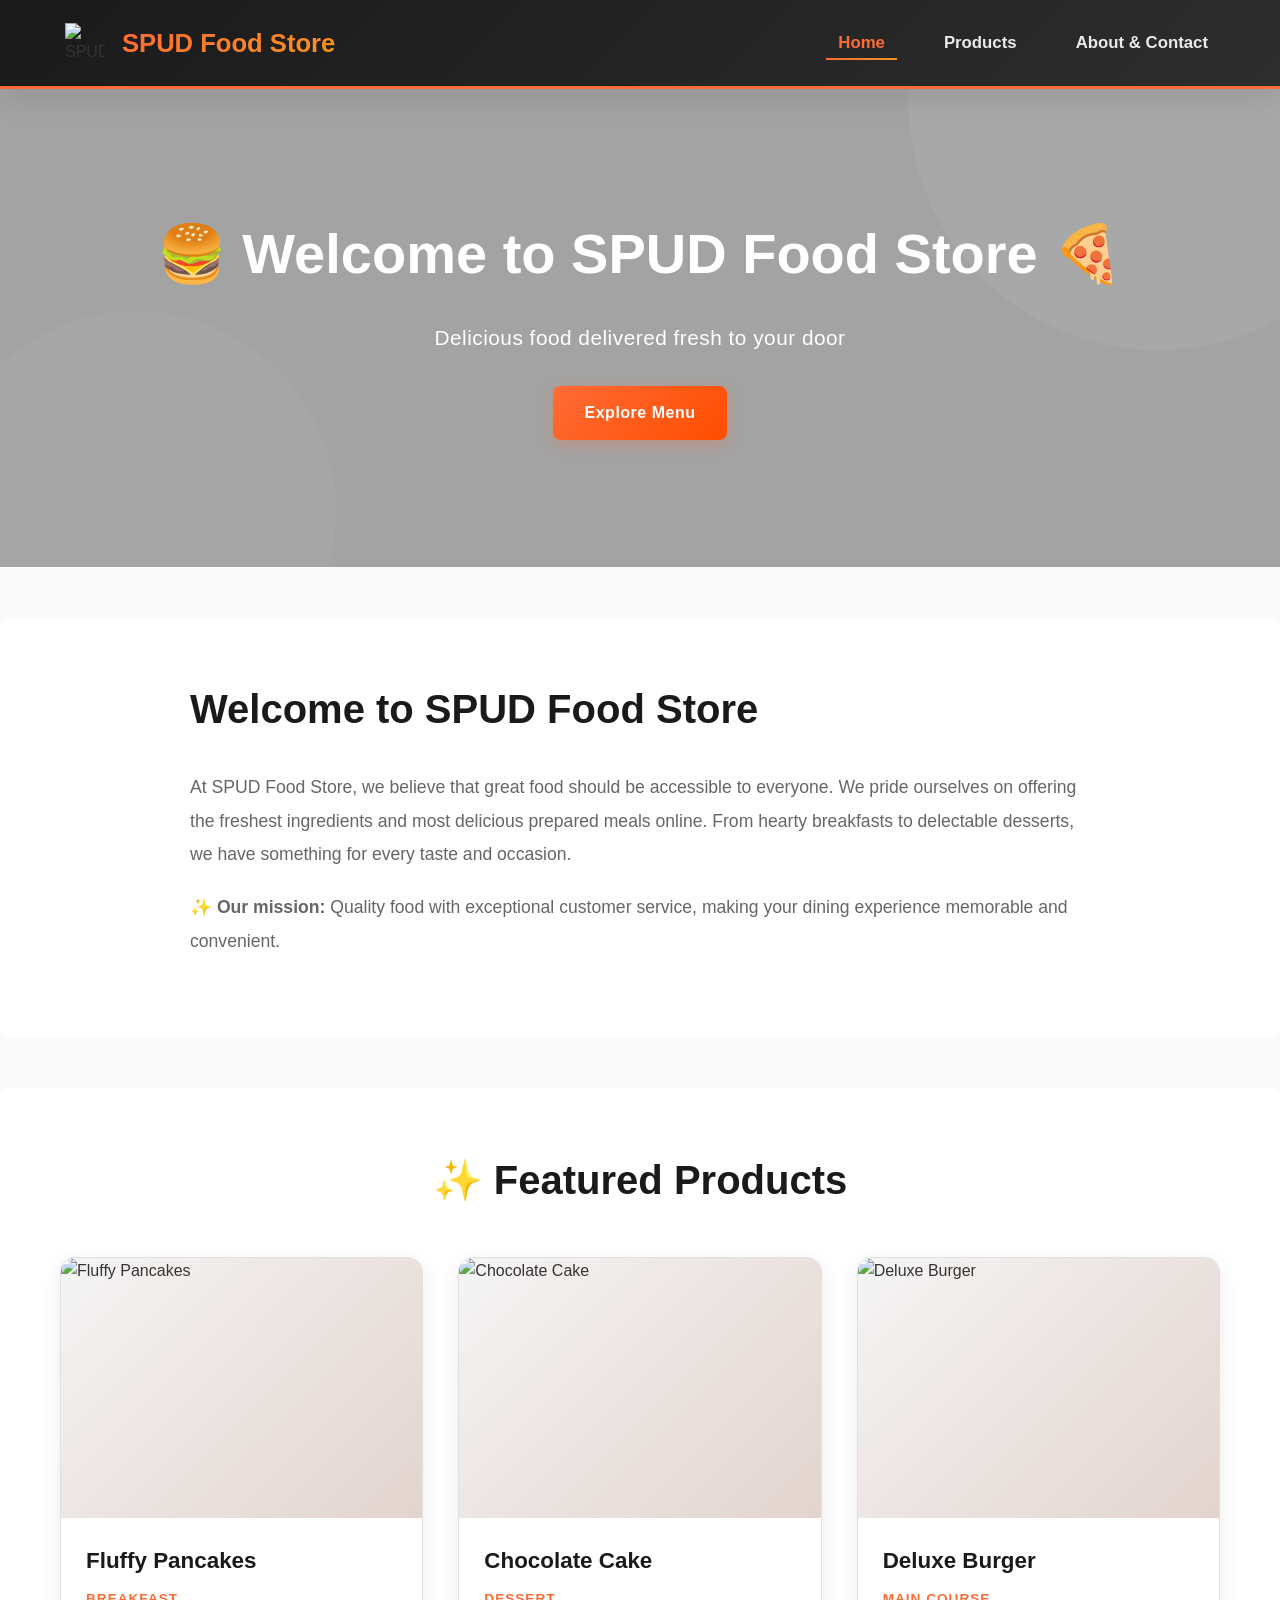
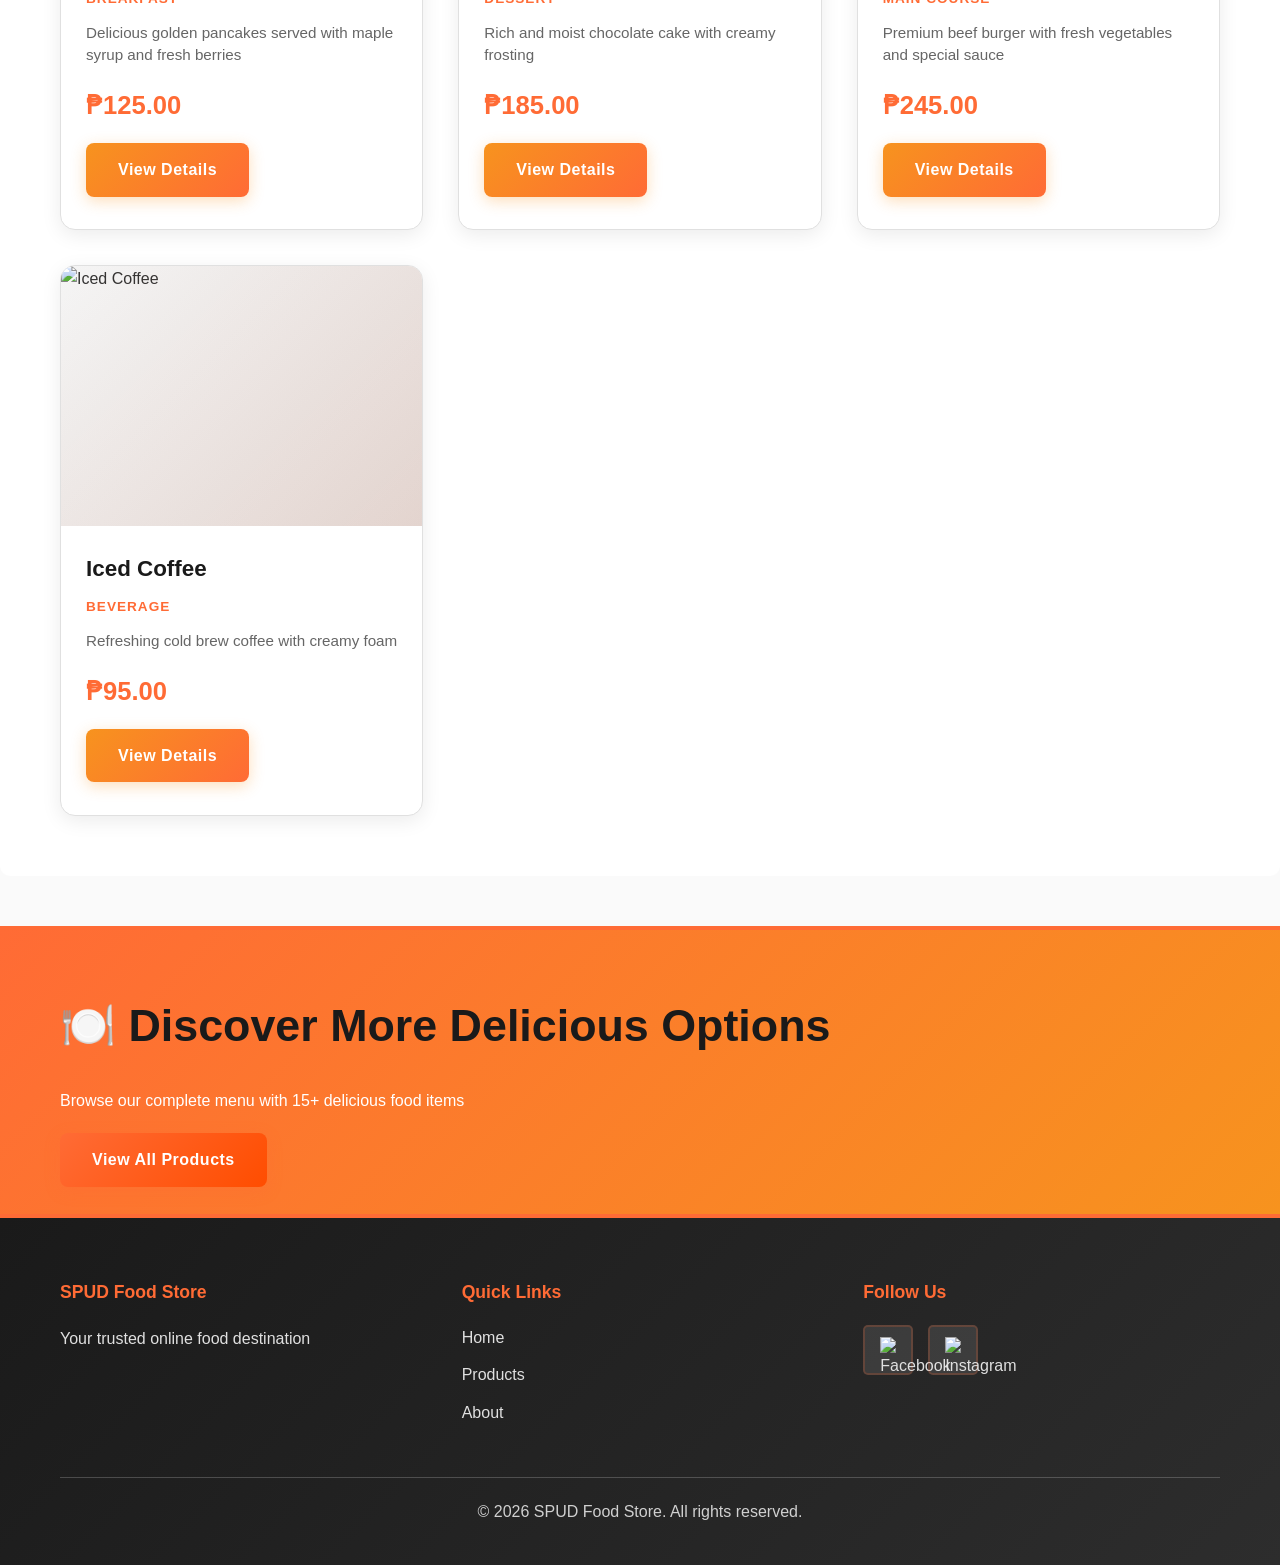
==== index.html @ de1af40a "Add files via upload" ====
<!DOCTYPE html>
<html lang="en">
<head>
    <meta charset="UTF-8">
    <meta name="viewport" content="width=device-width, initial-scale=1.0">
    <title>SPUD Food Store - Fresh & Delicious Food Online</title>
    <link rel="stylesheet" href="style.css">
</head>
<body>
    <!-- Navigation Bar -->
    <nav class="navbar">
        <div class="container">
            <div class="logo">
                <div class="logo-container">
                    <img src="https://www.spud.edu.ph/assets/logo/spud_logo.png" alt="SPUD Logo" class="spud-logo">
                </div>
                <h1>SPUD Food Store</h1>
            </div>
            <ul class="nav-menu">
                <li><a href="index.html" class="active">Home</a></li>
                <li><a href="products.html">Products</a></li>
                <li><a href="about.html">About & Contact</a></li>
            </ul>
        </div>
    </nav>

    <!-- Hero Banner -->
    <header class="hero" style="background-image: url('https://t3.ftcdn.net/jpg/03/18/92/98/360_F_318929874_BjOfHFRXjHyJ3e3mnpg2G9nQtfc2T7DV.jpg'); background-size: cover; background-position: center; background-attachment: fixed;">
        <div class="hero-overlay"></div>
        <div class="hero-content">
            <h2>🍔 Welcome to SPUD Food Store 🍕</h2>
            <p>Delicious food delivered fresh to your door</p>
            <a href="products.html" class="btn btn-primary">Explore Menu</a>
        </div>
    </header>

    <!-- Store Description -->
    <section class="about-intro" style="background-image: url('about-bg.jpg'); background-size: cover; background-position: center; background-attachment: fixed;">
        <div class="about-overlay"></div>
        <div class="container">
            <div class="about-content">
                <h2>Welcome to SPUD Food Store</h2>
                <p>At SPUD Food Store, we believe that great food should be accessible to everyone. We pride ourselves on offering the freshest ingredients and most delicious prepared meals online. From hearty breakfasts to delectable desserts, we have something for every taste and occasion.</p>
                <p>✨ <strong>Our mission:</strong> Quality food with exceptional customer service, making your dining experience memorable and convenient.</p>
            </div>
        </div>
    </section>

    <!-- Featured Products -->
    <section class="featured-products" style="background-image: url('products-bg.jpg'); background-size: cover; background-position: center; background-attachment: fixed;">
        <div class="products-overlay"></div>
        <div class="container">
            <h2>✨ Featured Products</h2>
            <div class="products-grid">
                <!-- Featured Product 1 -->
                <div class="product-card">
                    <div class="product-image">
                        <img src="https://www.cucinabyelena.com/wp-content/uploads/2024/09/Ultimate-Fluffy-Pancakes-Recipe-20-scaled.jpg" alt="Fluffy Pancakes">
                    </div>
                    <div class="product-info">
                        <h3>Fluffy Pancakes</h3>
                        <p class="category">Breakfast</p>
                        <p class="description">Delicious golden pancakes served with maple syrup and fresh berries</p>
                        <p class="price">₱125.00</p>
                        <a href="product-details.html?product=pancakes" class="btn btn-secondary">View Details</a>
                    </div>
                </div>

                <!-- Featured Product 2 -->
                <div class="product-card">
                    <div class="product-image">
                        <img src="https://assets-jpcust.jwpsrv.com/thumbnails/8Mhboqg7-1280.jpg" alt="Chocolate Cake">
                    </div>
                    <div class="product-info">
                        <h3>Chocolate Cake</h3>
                        <p class="category">Dessert</p>
                        <p class="description">Rich and moist chocolate cake with creamy frosting</p>
                        <p class="price">₱185.00</p>
                        <a href="product-details.html?product=chocolate-cake" class="btn btn-secondary">View Details</a>
                    </div>
                </div>

                <!-- Featured Product 3 -->
                <div class="product-card">
                    <div class="product-image">
                        <img src="https://img.taste.com.au/Ldl7mSIx/taste/2016/11/deluxe-bacon-burgers-108150-1.jpeg" alt="Deluxe Burger">
                    </div>
                    <div class="product-info">
                        <h3>Deluxe Burger</h3>
                        <p class="category">Main Course</p>
                        <p class="description">Premium beef burger with fresh vegetables and special sauce</p>
                        <p class="price">₱245.00</p>
                        <a href="product-details.html?product=burger" class="btn btn-secondary">View Details</a>
                    </div>
                </div>

                <!-- Featured Product 4 -->
                <div class="product-card">
                    <div class="product-image">
                        <img src="https://www.allrecipes.com/thmb/Hqro0FNdnDEwDjrEoxhMfKdWfOY=/1500x0/filters:no_upscale():max_bytes(150000):strip_icc()/21667-easy-iced-coffee-ddmfs-4x3-0093-7becf3932bd64ed7b594d46c02d0889f.jpg" alt="Iced Coffee">
                    </div>
                    <div class="product-info">
                        <h3>Iced Coffee</h3>
                        <p class="category">Beverage</p>
                        <p class="description">Refreshing cold brew coffee with creamy foam</p>
                        <p class="price">₱95.00</p>
                        <a href="product-details.html?product=iced-coffee" class="btn btn-secondary">View Details</a>
                    </div>
                </div>
            </div>
        </div>
    </section>

    <!-- Call to Action -->
    <section class="cta">
        <div class="container">
            <div class="cta-content">
                <h2>🍽️ Discover More Delicious Options</h2>
                <p>Browse our complete menu with 15+ delicious food items</p>
                <a href="products.html" class="btn btn-primary">View All Products</a>
            </div>
        </div>
    </section>

    <!-- Footer -->
    <footer class="footer">
        <div class="container">
            <div class="footer-content">
                <div class="footer-section">
                    <h3>SPUD Food Store</h3>
                    <p>Your trusted online food destination</p>
                </div>
                <div class="footer-section">
                    <h4>Quick Links</h4>
                    <ul>
                        <li><a href="index.html">Home</a></li>
                        <li><a href="products.html">Products</a></li>
                        <li><a href="about.html">About</a></li>
                    </ul>
                </div>
                <div class="footer-section">
                    <h4>Follow Us</h4>
                    <div class="social-links">
                        <a href="https://www.facebook.com/share/18dBPm9RZ5/" target="_blank" class="social-icon" title="Facebook">
                            <img src="https://cdn-icons-png.flaticon.com/512/733/733547.png" alt="Facebook" class="social-logo-icon">
                        </a>
                        <a href="https://www.instagram.com/caramelo.celow/" target="_blank" class="social-icon" title="Instagram">
                            <img src="https://cdn-icons-png.flaticon.com/512/2111/2111463.png" alt="Instagram" class="social-logo-icon">
                        </a>
                    </div>
                </div>
            </div>
            <div class="footer-bottom">
                <p>&copy; 2026 SPUD Food Store. All rights reserved.</p>
            </div>
        </div>
    </footer>
</body>
</html>
---- style.css ----
/* ================================
   GLOBAL STYLES
   ================================ */

* {
    margin: 0;
    padding: 0;
    box-sizing: border-box;
}

:root {
    --primary-color: #FF6B35;
    --secondary-color: #F7931E;
    --accent-color: #403c3a;
    --dark-color: #1a1a1a;
    --light-color: #f5f5f5;
    --text-color: #333;
    --text-light: #666;
    --border-color: #e0e0e0;
    --success-color: #27AE60;
    --white: #FFFFFF;
}

html, body {
    font-family: 'Poppins', 'Segoe UI', Tahoma, Geneva, Verdana, sans-serif;
    line-height: 1.6;
    color: var(--text-color);
    background-color: #fafafa;
}

body {
    scroll-behavior: smooth;
}

.container {
    max-width: 1200px;
    margin: 0 auto;
    padding: 0 20px;
}

/* ================================
   DECORATIVE ELEMENTS
   ================================ */

.section-divider {
    height: 8px;
    background: linear-gradient(90deg, transparent, var(--primary-color), transparent);
    margin: 40px 0;
}

.badge {
    display: inline-block;
    padding: 8px 18px;
    background: linear-gradient(135deg, var(--primary-color), var(--secondary-color));
    color: var(--white);
    border-radius: 30px;
    font-weight: 700;
    font-size: 0.85em;
    letter-spacing: 1px;
}

.pattern-bg {
    background-image: 
        repeating-linear-gradient(45deg, transparent, transparent 35px, rgba(255, 107, 53, 0.03) 35px, rgba(255, 107, 53, 0.03) 70px);
}

/* ================================
   TYPOGRAPHY
   ================================ */

h1, h2, h3, h4, h5, h6 {
    color: var(--dark-color);
    font-weight: 800;
}

h2 {
    font-size: 2.8em;
    margin-bottom: 25px;
}

h3 {
    font-size: 1.9em;
    margin-bottom: 18px;
}

h4 {
    font-size: 1.4em;
    margin-bottom: 12px;
}

p {
    margin-bottom: 18px;
    line-height: 1.8;
}

a {
    color: var(--primary-color);
    text-decoration: none;
    transition: color 0.3s ease;
}

a:hover {
    color: var(--secondary-color);
}

/* ================================
   BUTTONS
   ================================ */

.btn {
    display: inline-block;
    padding: 14px 32px;
    border: none;
    border-radius: 8px;
    font-size: 1em;
    cursor: pointer;
    transition: all 0.3s ease;
    font-weight: 700;
    letter-spacing: 0.5px;
    position: relative;
    overflow: hidden;
}

.btn::before {
    content: '';
    position: absolute;
    top: 0;
    left: -100%;
    width: 100%;
    height: 100%;
    background: rgba(255, 255, 255, 0.2);
    transition: left 0.3s ease;
}

.btn:hover::before {
    left: 100%;
}

.btn-primary {
    background: linear-gradient(135deg, #FF6B35, #FF4D00);
    color: var(--white);
    box-shadow: 0 4px 15px rgba(255, 107, 53, 0.3);
}

.btn-primary:hover {
    transform: translateY(-3px);
    box-shadow: 0 8px 25px rgba(255, 107, 53, 0.5);
}

.btn-secondary {
    background: linear-gradient(135deg, #F7931E, #FF6B35);
    color: var(--white);
    box-shadow: 0 4px 15px rgba(247, 147, 30, 0.3);
}

.btn-secondary:hover {
    transform: translateY(-3px);
    box-shadow: 0 8px 25px rgba(247, 147, 30, 0.5);
}

.btn-large {
    padding: 16px 40px;
    font-size: 1.1em;
    width: 60%;
}

/* ================================
   NAVIGATION BAR
   ================================ */

.navbar {
    background: linear-gradient(135deg, #1a1a1a 0%, #2d2d2d 100%);
    padding: 18px 0;
    position: sticky;
    top: 0;
    z-index: 100;
    box-shadow: 0 8px 32px rgba(0, 0, 0, 0.1);
    border-bottom: 3px solid var(--primary-color);
}

.navbar .container {
    display: flex;
    justify-content: space-between;
    align-items: center;
}

.logo {
    display: flex;
    align-items: center;
    gap: 12px;
}

.logo-container {
    width: 50px;
    height: 50px;
    background-color: transparent;
    border-radius: 10px;
    display: flex;
    align-items: center;
    justify-content: center;
    overflow: hidden;
    box-shadow: none;
}

.spud-logo {
    width: 100%;
    height: 100%;
    object-fit: contain;
    padding: 5px;
}

.logo-icon {
    font-size: 2.2em;
    animation: bounce 2s infinite;
}

@keyframes bounce {
    0%, 100% { transform: translateY(0); }
    50% { transform: translateY(-8px); }
}

.logo h1 {
    color: var(--white);
    font-size: 1.6em;
    margin: 0;
    font-weight: 700;
    background: linear-gradient(135deg, #FF6B35, #F7931E);
    -webkit-background-clip: text;
    -webkit-text-fill-color: transparent;
    background-clip: text;
}

.nav-menu {
    display: flex;
    list-style: none;
    gap: 35px;
}

.nav-menu a {
    color: rgba(255, 255, 255, 0.9);
    font-size: 1.05em;
    font-weight: 600;
    transition: all 0.3s ease;
    padding: 8px 12px;
    border-radius: 5px;
    position: relative;
}

.nav-menu a::after {
    content: '';
    position: absolute;
    bottom: 0;
    left: 0;
    width: 0;
    height: 2px;
    background: linear-gradient(90deg, #FF6B35, #F7931E);
    transition: width 0.3s ease;
}

.nav-menu a:hover {
    color: var(--primary-color);
}

.nav-menu a:hover::after {
    width: 100%;
}

.nav-menu a.active {
    color: var(--primary-color);
}

.nav-menu a.active::after {
    width: 100%;
}

/* ================================
   HERO SECTION
   ================================ */

.hero {
    background: linear-gradient(135deg, #FF6B35 0%, #F7931E 50%, #FF4D00 100%);
    color: var(--white);
    padding: 120px 20px;
    text-align: center;
    margin-bottom: 50px;
    position: relative;
    overflow: hidden;
    background-attachment: fixed;
}

.hero-overlay {
    position: absolute;
    top: 0;
    left: 0;
    right: 0;
    bottom: 0;
    background: rgba(0, 0, 0, 0.35);
    z-index: 1;
}

.hero::before {
    content: '';
    position: absolute;
    top: -50%;
    right: -10%;
    width: 500px;
    height: 500px;
    background: rgba(255, 255, 255, 0.05);
    border-radius: 50%;
    z-index: 2;
}

.hero::after {
    content: '';
    position: absolute;
    bottom: -30%;
    left: -5%;
    width: 400px;
    height: 400px;
    background: rgba(255, 255, 255, 0.03);
    border-radius: 50%;
    z-index: 2;
}

.hero-content {
    position: relative;
    z-index: 1;
}

.hero-content h2 {
    font-size: 3.5em;
    margin-bottom: 20px;
    color: var(--white);
    font-weight: 800;
    animation: slideDown 0.8s ease;
}

.hero-content p {
    font-size: 1.3em;
    margin-bottom: 30px;
    animation: slideUp 0.8s ease;
    font-weight: 300;
    letter-spacing: 0.5px;
}

@keyframes slideDown {
    from {
        opacity: 0;
        transform: translateY(-30px);
    }
    to {
        opacity: 1;
        transform: translateY(0);
    }
}

@keyframes slideUp {
    from {
        opacity: 0;
        transform: translateY(30px);
    }
    to {
        opacity: 1;
        transform: translateY(0);
    }
}

@keyframes glow {
    0%, 100% {
        text-shadow: 0 0 10px rgba(255, 107, 53, 0.5);
    }
    50% {
        text-shadow: 0 0 20px rgba(255, 107, 53, 0.8);
    }
}

@keyframes float {
    0%, 100% {
        transform: translateY(0px);
    }
    50% {
        transform: translateY(-10px);
    }
}

@keyframes pulse {
    0%, 100% {
        opacity: 1;
    }
    50% {
        opacity: 0.7;
    }
}

/* ================================
   PAGE HEADER
   ================================ */

.page-header {
    background: linear-gradient(135deg, #FF6B35 0%, #F7931E 50%, #FF4D00 100%);
    color: var(--white);
    padding: 80px 20px;
    text-align: center;
    margin-bottom: 50px;
    position: relative;
    overflow: hidden;
    background-attachment: fixed;
}

.header-overlay {
    position: absolute;
    top: 0;
    left: 0;
    right: 0;
    bottom: 0;
    background: rgba(0, 0, 0, 0.35);
    z-index: 1;
}

.page-header::before {
    content: '';
    position: absolute;
    top: -50%;
    right: -10%;
    width: 500px;
    height: 500px;
    background: rgba(255, 255, 255, 0.05);
    border-radius: 50%;
    z-index: 2;
}

.page-header::after {
    content: '';
    position: absolute;
    bottom: -30%;
    left: -5%;
    width: 400px;
    height: 400px;
    background: rgba(255, 255, 255, 0.03);
    border-radius: 50%;
    z-index: 2;
}

.page-header h2 {
    font-size: 2.8em;
    color: var(--white);
    margin-bottom: 10px;
    position: relative;
    z-index: 3;
    font-weight: 800;
}

.page-header p {
    font-size: 1.2em;
    color: rgba(255, 255, 255, 0.95);
    position: relative;
    z-index: 3;
    font-weight: 300;
}

/* ================================
   PRODUCT CARDS
   ================================ */

.product-card {
    background: var(--white);
    border-radius: 15px;
    overflow: hidden;
    box-shadow: 0 5px 20px rgba(0, 0, 0, 0.08);
    transition: all 0.4s cubic-bezier(0.23, 1, 0.320, 1);
    border: 1px solid var(--border-color);
    position: relative;
}

.product-card::before {
    content: '';
    position: absolute;
    top: 0;
    left: 0;
    right: 0;
    height: 4px;
    background: linear-gradient(90deg, #FF6B35, #F7931E);
    transform: scaleX(0);
    transform-origin: left;
    transition: transform 0.4s ease;
    z-index: 10;
}

.product-card::after {
    content: '';
    position: absolute;
    top: 10px;
    right: 10px;
    width: 40px;
    height: 40px;
    background: linear-gradient(135deg, var(--primary-color), var(--secondary-color));
    border-radius: 50%;
    z-index: 5;
    font-weight: 700;
    display: flex;
    align-items: center;
    justify-content: center;
    color: var(--white);
    opacity: 0;
    transition: opacity 0.3s ease;
}

.product-card:hover {
    transform: translateY(-12px);
    box-shadow: 0 15px 50px rgba(255, 107, 53, 0.2);
}

.product-card:hover::before {
    transform: scaleX(1);
}

.product-card:hover::after {
    opacity: 1;
}

.product-image {
    height: 260px;
    overflow: hidden;
    background: linear-gradient(135deg, #f5f5f5, #e0e0e0);
    position: relative;
}

.product-image::after {
    content: '';
    position: absolute;
    top: 0;
    left: 0;
    right: 0;
    bottom: 0;
    background: linear-gradient(135deg, rgba(255, 107, 53, 0), rgba(255, 107, 53, 0.1));
    z-index: 2;
}

.product-image img {
    width: 100%;
    height: 100%;
    object-fit: cover;
    transition: transform 0.5s cubic-bezier(0.23, 1, 0.320, 1);
}

.product-card:hover .product-image img {
    transform: scale(1.15);
}

.product-info {
    padding: 25px;
}

.product-info h3 {
    font-size: 1.4em;
    margin-bottom: 8px;
    color: var(--dark-color);
    font-weight: 700;
}

.category {
    color: var(--primary-color);
    font-weight: 700;
    font-size: 0.85em;
    margin-bottom: 10px;
    text-transform: uppercase;
    letter-spacing: 1px;
}

.description {
    color: var(--text-light);
    font-size: 0.95em;
    margin-bottom: 15px;
    line-height: 1.5;
}

.price {
    font-size: 1.6em;
    color: var(--primary-color);
    font-weight: 800;
    margin-bottom: 15px;
}

.price-big {
    font-size: 2.8em;
    color: var(--primary-color);
    font-weight: 800;
}

.price-label {
    font-size: 1.1em;
    font-weight: 700;
    color: var(--dark-color);
}

/* ================================
   PRODUCTS SECTION
   ================================ */

.products-section,
.featured-products {
    padding: 60px 0;
}

.products-grid {
    display: grid;
    grid-template-columns: repeat(auto-fill, minmax(280px, 1fr));
    gap: 35px;
    margin-top: 45px;
}

.category-title {
    font-size: 2.2em;
    color: var(--dark-color);
    margin-top: 50px;
    margin-bottom: 25px;
    padding-bottom: 15px;
    border-bottom: 4px solid var(--primary-color);
    display: inline-block;
    font-weight: 800;
    position: relative;
}

.category-title::after {
    content: '';
    position: absolute;
    bottom: -4px;
    left: 0;
    width: 100%;
    height: 4px;
    background: linear-gradient(90deg, var(--primary-color), var(--secondary-color));
}

.featured-products {
    background: linear-gradient(135deg, #ffffff 0%, #f9f9f9 100%);
    margin-bottom: 50px;
    border-radius: 10px;
    position: relative;
    background-attachment: fixed;
}

.products-overlay {
    position: absolute;
    top: 0;
    left: 0;
    right: 0;
    bottom: 0;
    background: rgba(255, 255, 255, 0.93);
    border-radius: 10px;
    z-index: 1;
}

.featured-products > .container {
    position: relative;
    z-index: 2;
}

.featured-products > .container > h2 {
    font-size: 2.5em;
    margin-bottom: 40px;
    text-align: center;
    font-weight: 800;
}

/* ================================
   ABOUT SECTION
   ================================ */

.about-intro {
    background: linear-gradient(135deg, #ffffff 0%, #f9f9f9 100%);
    padding: 60px 0;
    margin-bottom: 50px;
    border-radius: 10px;
    position: relative;
    background-attachment: fixed;
}

.about-overlay {
    position: absolute;
    top: 0;
    left: 0;
    right: 0;
    bottom: 0;
    background: rgba(255, 255, 255, 0.92);
    border-radius: 10px;
    z-index: 1;
}

.about-content {
    max-width: 900px;
    margin: 0 auto;
    position: relative;
    z-index: 2;
}

.about-content h2 {
    font-size: 2.5em;
    margin-bottom: 30px;
    font-weight: 800;
    color: var(--dark-color);
}

.about-content p {
    font-size: 1.1em;
    line-height: 1.9;
    color: var(--text-light);
    margin-bottom: 20px;
}

/* ================================
   PRODUCT DETAILS PAGE
   ================================ */

.product-details {
    padding: 50px 0;
    background-color: var(--white);
    margin-bottom: 50px;
}

.product-detail-grid {
    display: grid;
    grid-template-columns: 1fr 1fr;
    gap: 60px;
    align-items: start;
    margin-bottom: 80px;
}

.product-detail-image {
    position: sticky;
    top: 120px;
}

.product-detail-image img {
    width: 100%;
    border-radius: 15px;
    box-shadow: 0 15px 50px rgba(0, 0, 0, 0.15);
    transition: transform 0.3s ease;
}

.product-detail-image img:hover {
    transform: scale(1.02);
}

.product-detail-info h2 {
    font-size: 2.4em;
    margin-bottom: 12px;
    font-weight: 800;
}

.rating {
    display: flex;
    align-items: center;
    gap: 12px;
    margin-bottom: 28px;
    font-size: 1.3em;
}

.rating-count {
    color: var(--text-light);
    font-size: 0.9em;
}

.price-display {
    background: linear-gradient(135deg, #f9f9f9, #efefef);
    padding: 28px;
    border-radius: 12px;
    margin-bottom: 35px;
    border-left: 6px solid var(--primary-color);
    box-shadow: 0 5px 20px rgba(0, 0, 0, 0.08);
}

.product-detail-info h3 {
    margin-top: 35px;
    margin-bottom: 18px;
    font-size: 1.6em;
    font-weight: 800;
    color: var(--dark-color);
}

.specifications-list {
    list-style-position: inside;
    margin-bottom: 30px;
}

.specifications-list li {
    padding: 14px 0;
    border-bottom: 1px solid var(--border-color);
    color: var(--text-light);
    font-weight: 500;
}

.specifications-list li:last-child {
    border-bottom: none;
}

.specifications-list strong {
    color: var(--dark-color);
    font-weight: 700;
}

.cart-section {
    display: flex;
    gap: 20px;
    align-items: center;
    margin: 35px 0;
}

.quantity-selector {
    display: flex;
    flex-direction: row;
    align-items: center;
    justify-content: center;
    border: 2px solid var(--border-color);
    border-radius: 8px;
    overflow: hidden;
    background-color: var(--light-color);
    gap: 0;
    padding: 0;
}

.qty-btn {
    background: linear-gradient(135deg, #F7931E, #FF6B35);
    color: var(--white);
    border: none;
    padding: 0;
    cursor: pointer;
    font-size: 1.2em;
    font-weight: 700;
    transition: all 0.3s ease;
    display: flex;
    align-items: center;
    justify-content: center;
    line-height: 1;
    width: 44px;
    height: 44px;
    flex-shrink: 0;
}

.qty-btn:hover {
    background: linear-gradient(135deg, #FF6B35, #FF4D00);
}

#quantity {
    border: none;
    background-color: white;
    padding: 8px 12px;
    font-size: 1.1em;
    width: 50px;
    text-align: center;
    outline: none;
    font-weight: 700;
    line-height: 1.3;
    height: 44px;
    border-radius: 0;
    flex-shrink: 0;
}

/* Hide number input spinners */
#quantity::-webkit-outer-spin-button,
#quantity::-webkit-inner-spin-button {
    -webkit-appearance: none;
    margin: 0;
}

#quantity[type=number] {
    -moz-appearance: textfield;
}

.cart-message {
    color: #155724;
    background-color: #d4edda;
    padding: 18px;
    border-radius: 8px;
    border-left: 5px solid #27AE60;
    font-weight: 700;
}

.related-title {
    font-size: 2.2em;
    margin: 60px 0 35px 0;
    color: var(--dark-color);
    font-weight: 800;
}

/* ================================
   ABOUT & CONTACT PAGE
   ================================ */

.about-section {
    background-color: var(--white);
    padding: 60px 0;
    margin-bottom: 50px;
}

.about-grid {
    display: grid;
    grid-template-columns: 1fr 1fr;
    gap: 60px;
    align-items: center;
}

.about-text h3 {
    margin-top: 30px;
    margin-bottom: 18px;
    color: var(--primary-color);
    font-size: 1.5em;
    font-weight: 800;
}

.about-text p {
    color: var(--text-light);
    line-height: 1.9;
    margin-bottom: 18px;
}

.features-list {
    list-style: none;
    margin-top: 25px;
}

.features-list li {
    padding: 12px 0;
    font-size: 1.05em;
    color: var(--text-light);
    font-weight: 500;
}

.about-image img {
    width: 100%;
    border-radius: 15px;
    box-shadow: 0 15px 50px rgba(0, 0, 0, 0.15);
}

.about-highlight {
    background: linear-gradient(135deg, #FF6B35, #F7931E);
    color: var(--white);
    padding: 30px;
    border-radius: 12px;
    margin-top: 25px;
    text-align: center;
    box-shadow: 0 10px 30px rgba(255, 107, 53, 0.3);
}

.about-highlight p {
    margin-bottom: 12px;
    font-weight: 700;
    font-size: 1.05em;
}

.about-highlight p:last-child {
    margin-bottom: 0;
}

/* ================================
   CONTACT SECTION
   ================================ */

.contact-section {
    background-color: var(--white);
    padding: 60px 0;
    margin-bottom: 50px;
}

.contact-section > .container > h2 {
    text-align: center;
    margin-bottom: 55px;
    font-size: 2.5em;
    font-weight: 800;
}

.contact-grid {
    display: grid;
    grid-template-columns: 1fr 1fr;
    gap: 55px;
}

.contact-info {
    background: linear-gradient(135deg, #f9f9f9, #efefef);
    padding: 40px;
    border-radius: 15px;
    box-shadow: 0 5px 20px rgba(0, 0, 0, 0.08);
}

.contact-info h3 {
    margin-bottom: 30px;
    color: var(--dark-color);
    font-size: 1.6em;
    font-weight: 800;
}

.info-item {
    margin-bottom: 35px;
    padding-bottom: 25px;
    border-bottom: 2px solid var(--border-color);
}

.info-item:last-child {
    border-bottom: none;
}

.info-item h4 {
    color: var(--primary-color);
    margin-bottom: 12px;
    font-weight: 800;
    font-size: 1.1em;
}

.info-item p {
    color: var(--text-light);
    margin-bottom: 8px;
    font-weight: 500;
}

.social-links-large {
    display: flex;
    flex-direction: column;
    gap: 12px;
}

.social-item {
    display: inline-flex;
    align-items: center;
    gap: 12px;
    padding: 12px 18px;
    background-color: var(--white);
    color: var(--primary-color);
    border-radius: 8px;
    font-weight: 700;
    transition: all 0.3s ease;
    border: 2px solid var(--primary-color);
}

.social-logo {
    width: 24px;
    height: 24px;
    object-fit: contain;
    transition: transform 0.3s ease;
}

.social-item:hover {
    background-color: var(--primary-color);
    color: var(--white);
    transform: translateX(5px);
}

.social-item:hover .social-logo {
    transform: scale(1.15);
}

/* ================================
   CONTACT FORM
   ================================ */

.contact-form {
    background: linear-gradient(135deg, #f9f9f9, #efefef);
    padding: 40px;
    border-radius: 15px;
    box-shadow: 0 5px 20px rgba(0, 0, 0, 0.08);
}

.contact-form h3 {
    margin-bottom: 30px;
    color: var(--dark-color);
    font-size: 1.6em;
    font-weight: 800;
}

.form-group {
    margin-bottom: 25px;
}

.form-group label {
    display: block;
    margin-bottom: 10px;
    color: var(--dark-color);
    font-weight: 700;
    font-size: 1.05em;
}

.form-group input,
.form-group textarea {
    width: 100%;
    padding: 14px;
    border: 2px solid var(--border-color);
    border-radius: 8px;
    font-family: 'Poppins', inherit;
    font-size: 1em;
    transition: all 0.3s ease;
    background-color: var(--white);
}

.form-group input:focus,
.form-group textarea:focus {
    outline: none;
    border-color: var(--primary-color);
    box-shadow: 0 0 0 4px rgba(255, 107, 53, 0.1);
}

.form-group textarea {
    resize: vertical;
}

/* ================================
   CTA SECTION
   ================================ */

.cta {
    background: linear-gradient(135deg, var(--primary-color) 0%, var(--secondary-color) 100%);
    color: var(--white);
    padding: 60px 20px;
    text-align: linear-gradient(135deg, #1a1a1a 0%, #2d2d2d 100%);
    color: var(--white);
    padding: 60px 0 20px 0;
    border-top: 4px solid var(--primary-color);
}

/* ================================
   FOOTER
   ================================ */

.footer {
    background: linear-gradient(135deg, #1a1a1a 0%, #2d2d2d 100%);
    color: var(--white);
    padding: 60px 0 20px 0;
    border-top: 4px solid var(--primary-color);
}

.footer-content {
    display: grid;
    grid-template-columns: repeat(auto-fit, minmax(250px, 1fr));
    gap: 45px;
    margin-bottom: 40px;
}

.footer-section h3,
.footer-section h4 {
    color: var(--primary-color);
    margin-bottom: 18px;
    font-weight: 700;
    font-size: 1.1em;
}

.footer-section p {
    color: #e0e0e0;
    margin-bottom: 12px;
    line-height: 1.7;
}

.footer-section ul {
    list-style: none;
}

.footer-section ul li {
    margin-bottom: 12px;
}

.footer-section a {
    color: #e0e0e0;
    transition: all 0.3s ease;
    font-weight: 500;
}

.footer-section a:hover {
    color: var(--primary-color);
    padding-left: 5px;
}

.social-links {
    display: flex;
    gap: 15px;
}

.social-icon {
    display: inline-flex;
    align-items: center;
    justify-content: center;
    width: 50px;
    height: 50px;
    background: rgba(255, 107, 53, 0.1);
    border-radius: 50%;
    transition: all 0.3s ease;
    border: 2px solid rgba(255, 107, 53, 0.2);
}

.social-logo-icon {
    width: 28px;
    height: 28px;
    object-fit: contain;
    transition: transform 0.3s ease;
}

.social-icon:hover {
    background-color: rgba(255, 107, 53, 0.2);
    transform: translateY(-5px) scale(1.1);
    border-color: var(--primary-color);
    box-shadow: 0 8px 20px rgba(255, 107, 53, 0.3);
}

.social-icon:hover .social-logo-icon {
    transform: scale(1.2);
}

.footer-bottom {
    border-top: 1px solid rgba(255, 255, 255, 0.15);
    padding-top: 25px;
    text-align: center;
    color: #d0d0d0;
    font-weight: 500
}

.social-icon {
    display: inline-block;
    padding: 10px 15px;
    background-color: rgba(255, 255, 255, 0.1);
    border-radius: 5px;
    transition: all 0.3s ease;
}

.social-icon:hover {
    background-color: var(--primary-color);
    color: var(--white);
}

.footer-bottom {
    border-top: 1px solid rgba(255, 255, 255, 0.2);
    padding-top: 20px;
    text-align: center;
    color: #d0d0d0;
}

/* ================================
   RESPONSIVE DESIGN
   ================================ */

@media (max-width: 768px) {
    .nav-menu {
        gap: 18px;
    }

    .hero-content h2 {
        font-size: 2.2em;
    }

    .page-header h2 {
        font-size: 2em;
    }

    h2 {
        font-size: 2em;
    }

    .products-grid {
        grid-template-columns: repeat(auto-fill, minmax(240px, 1fr));
        gap: 25px;
    }

    .product-detail-grid {
        grid-template-columns: 1fr;
        gap: 40px;
    }

    .about-grid,
    .contact-grid {
        grid-template-columns: 1fr;
        gap: 40px;
    }

    .product-detail-image {
        position: relative;
        top: 0;
    }

    .cart-section {
        flex-direction: column;
    }

    .btn-large {
        width: 100%;
    }

    .footer-content {
        grid-template-columns: 1fr;
        gap: 30px;
    }

    .category-title {
        font-size: 1.8em;
    }
}

@media (max-width: 480px) {
    .logo h1 {
        font-size: 1.1em;
    }

    .nav-menu {
        gap: 12px;
        font-size: 0.88em;
    }

    .hero-content h2 {
        font-size: 1.6em;
    }

    .hero {
        padding: 60px 20px;
    }

    .page-header {
        padding: 50px 20px;
    }

    h2 {
        font-size: 1.6em;
    }

    .products-grid {
        grid-template-columns: 1fr;
        gap: 20px;
    }

    .btn {
        padding: 12px 20px;
        font-size: 0.95em;
    }

    .page-header h2 {
        font-size: 1.5em;
    }

    .contact-grid,
    .about-grid {
        gap: 30px;
    }

    .product-detail-grid {
        gap: 30px;
    }

    .cta-content h2 {
        font-size: 1.8em;
    }
}
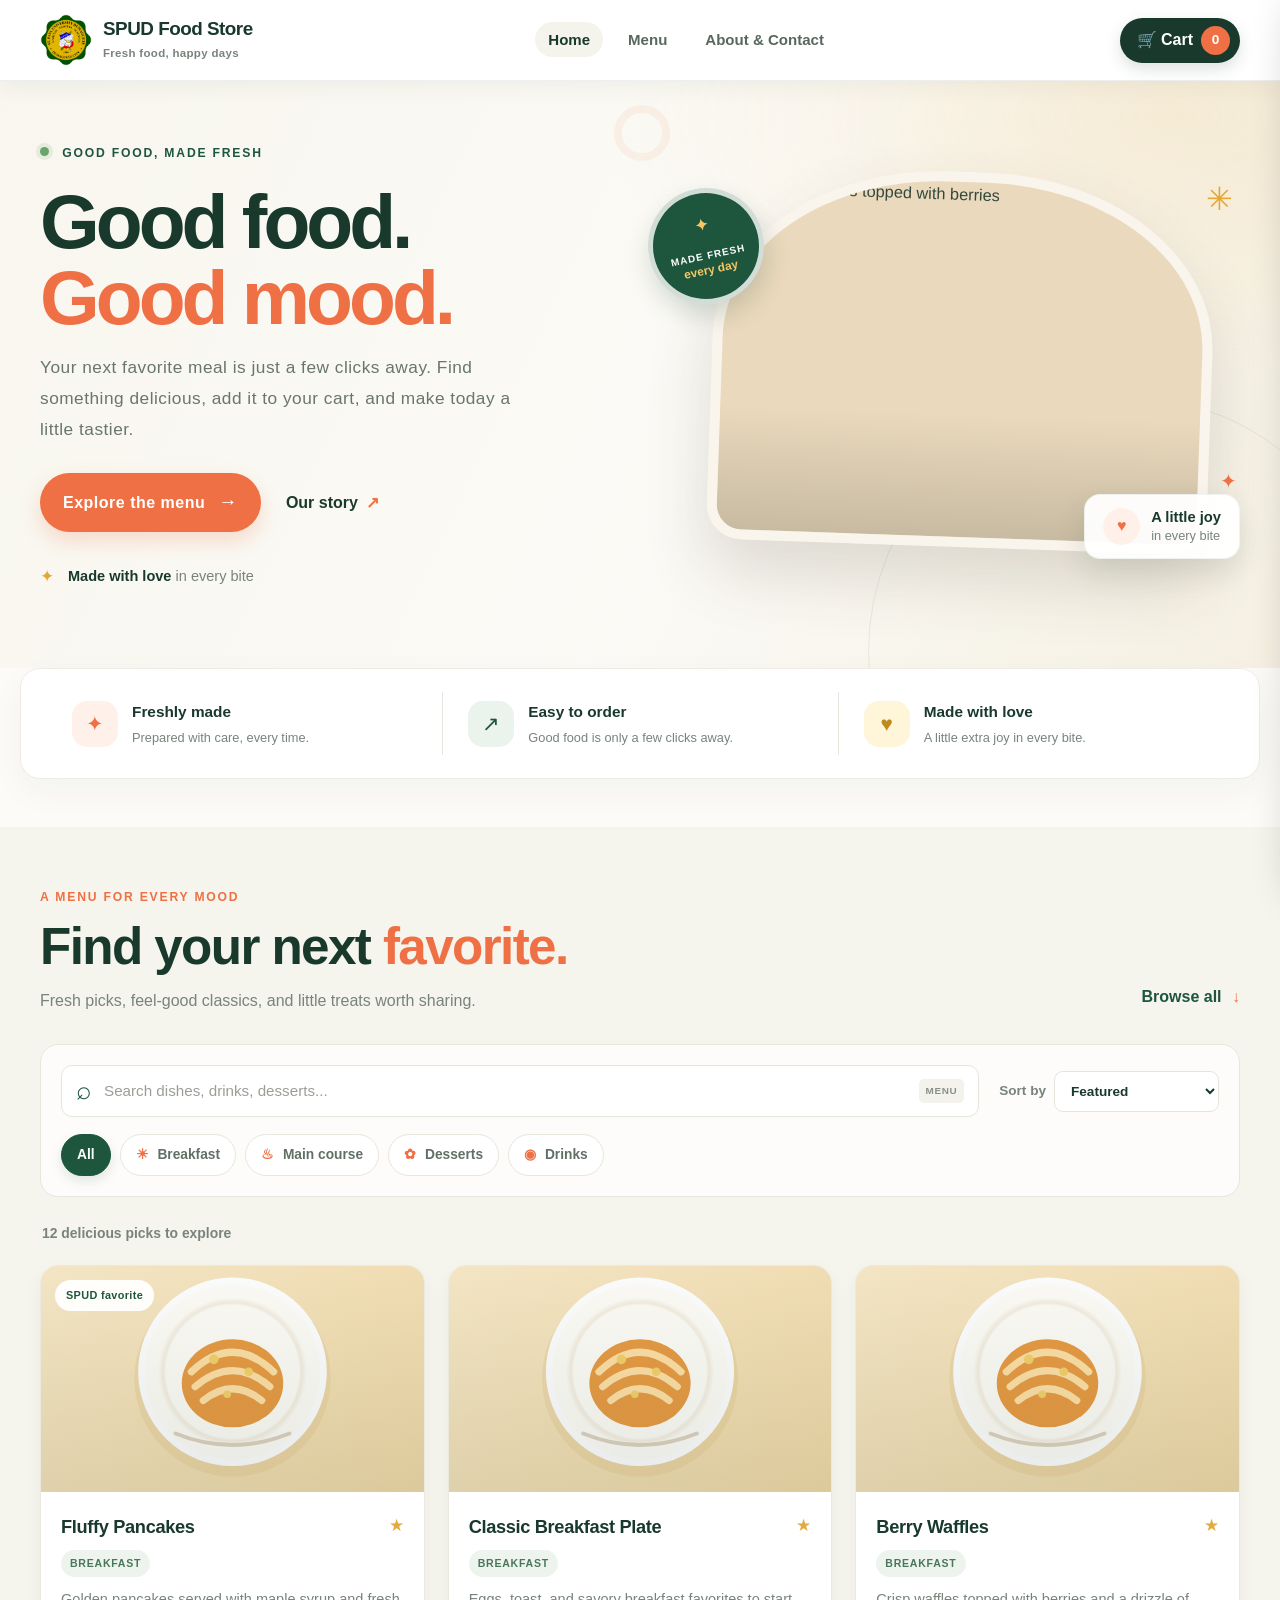
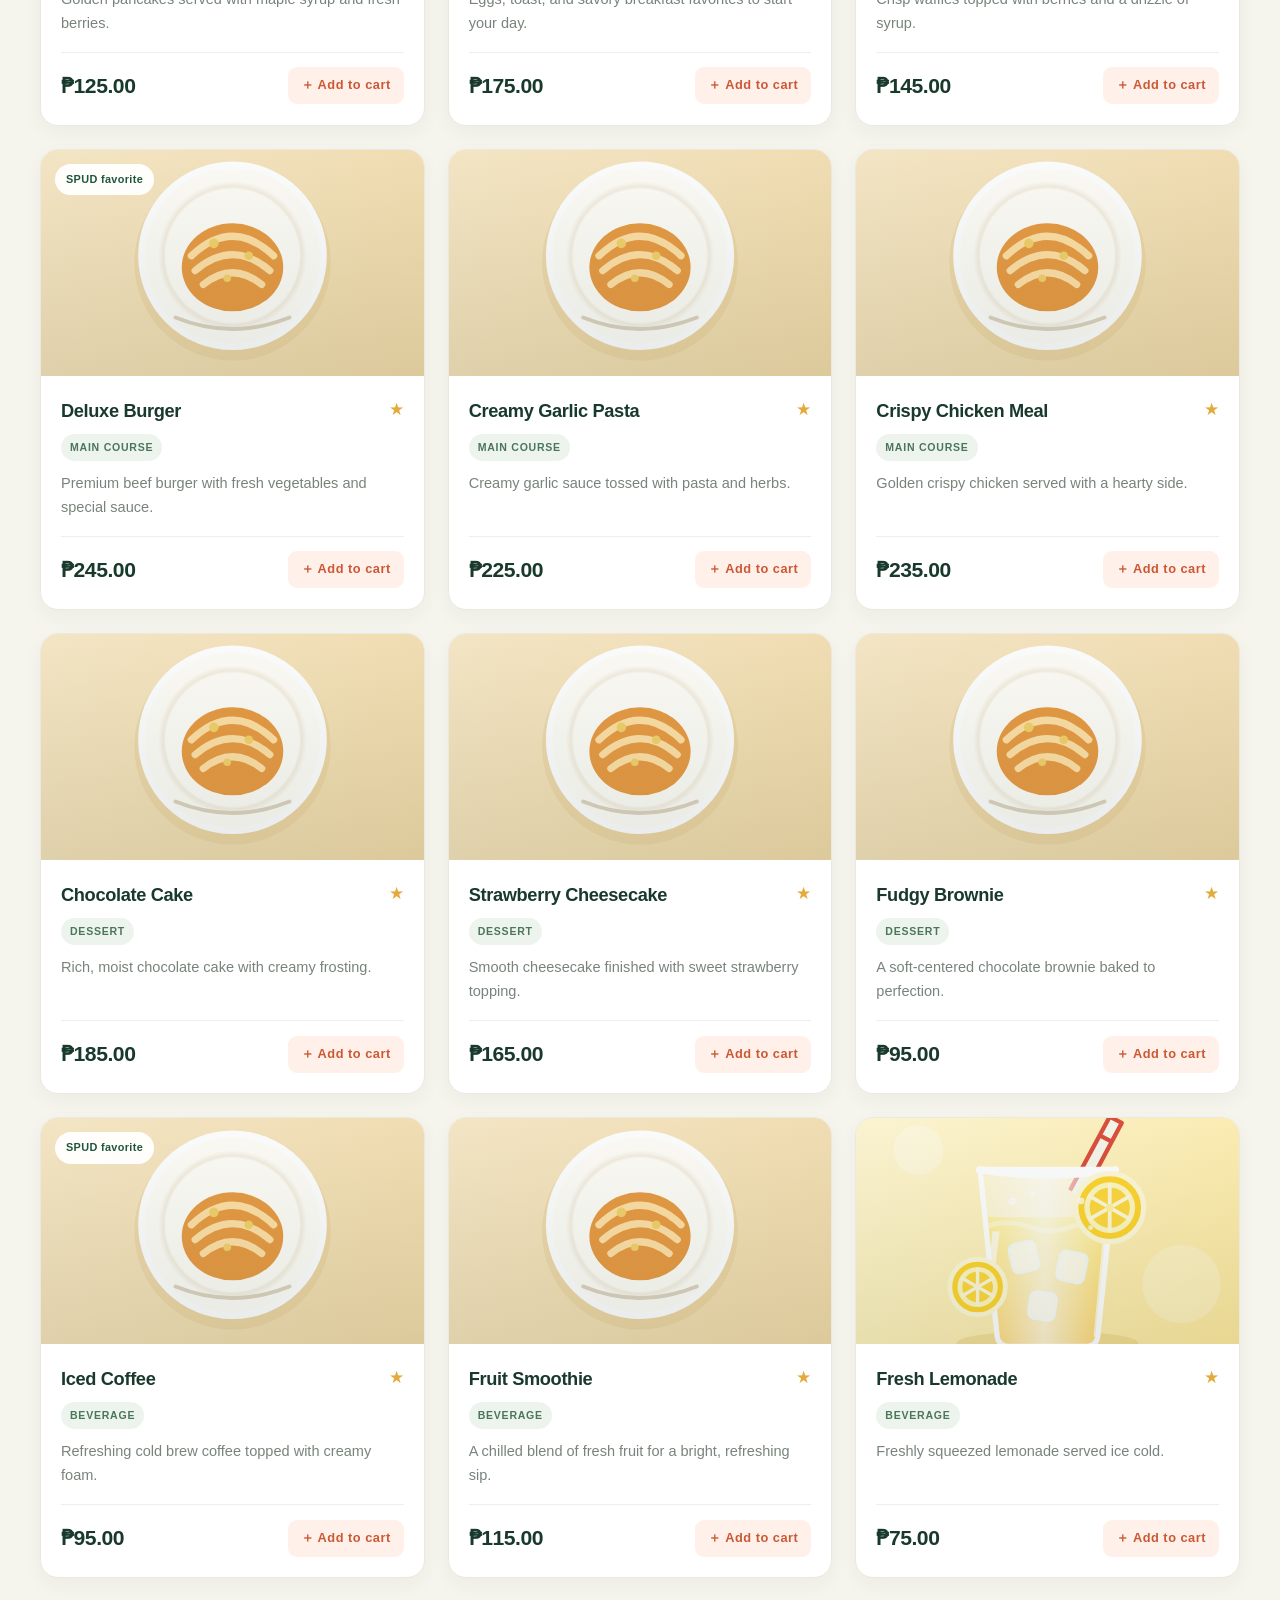
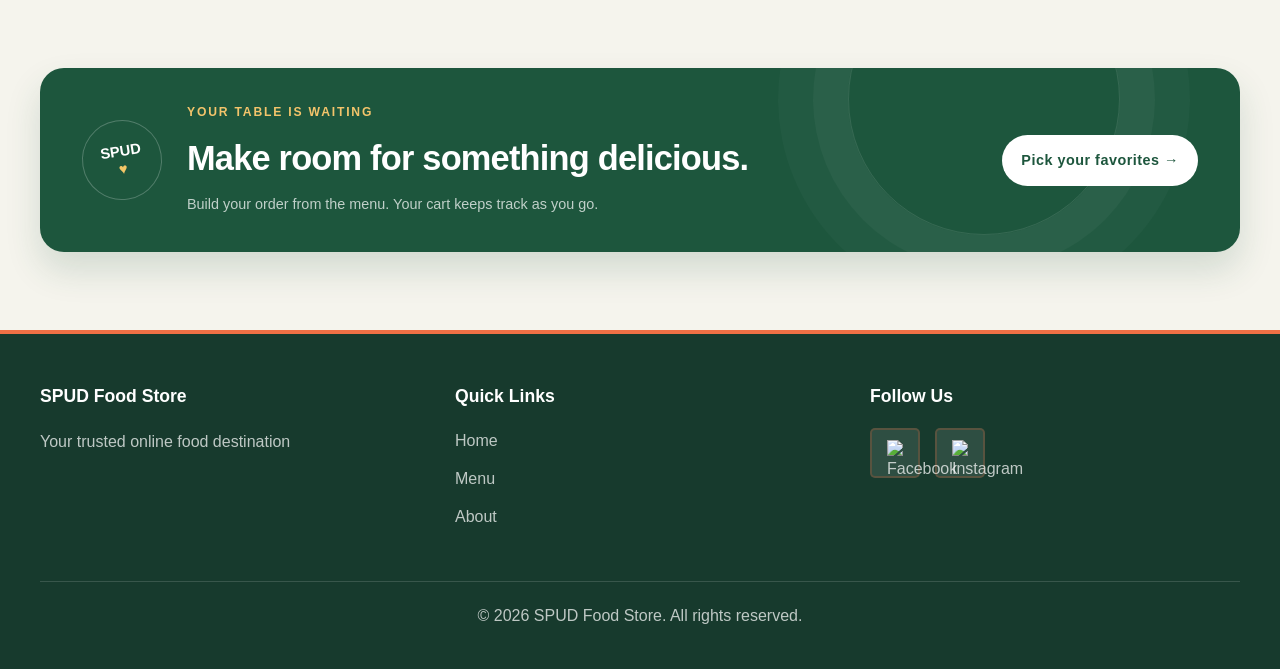
==== commit 818b1770: "Add files via upload" ====
--- a/index.html
+++ b/index.html
@@ -6,121 +6,151 @@
     <title>SPUD Food Store - Fresh & Delicious Food Online</title>
     <link rel="stylesheet" href="style.css">
 </head>
-<body>
+<body class="store-home">
     <!-- Navigation Bar -->
     <nav class="navbar">
         <div class="container">
             <div class="logo">
                 <div class="logo-container">
-                    <img src="https://www.spud.edu.ph/assets/logo/spud_logo.png" alt="SPUD Logo" class="spud-logo">
+                    <img src="assets/spud_logo.png" alt="SPUD Logo" class="spud-logo">
                 </div>
-                <h1>SPUD Food Store</h1>
+                <div class="brand-copy">
+                    <h1>SPUD Food Store</h1>
+                    <span>Fresh food, happy days</span>
+                </div>
             </div>
             <ul class="nav-menu">
-                <li><a href="index.html" class="active">Home</a></li>
-                <li><a href="products.html">Products</a></li>
+                <li><a href="index.html" class="active" aria-current="page">Home</a></li>
+                <li><a href="#menu">Menu</a></li>
                 <li><a href="about.html">About & Contact</a></li>
             </ul>
+            <button class="cart-toggle" type="button" aria-controls="cart-panel" aria-expanded="false">
+                🛒 Cart <span class="cart-count" id="cart-count">0</span>
+            </button>
         </div>
     </nav>
 
     <!-- Hero Banner -->
-    <header class="hero" style="background-image: url('https://t3.ftcdn.net/jpg/03/18/92/98/360_F_318929874_BjOfHFRXjHyJ3e3mnpg2G9nQtfc2T7DV.jpg'); background-size: cover; background-position: center; background-attachment: fixed;">
-        <div class="hero-overlay"></div>
-        <div class="hero-content">
-            <h2>🍔 Welcome to SPUD Food Store 🍕</h2>
-            <p>Delicious food delivered fresh to your door</p>
-            <a href="products.html" class="btn btn-primary">Explore Menu</a>
+    <header class="hero">
+        <div class="container hero-layout">
+            <div class="hero-content">
+                <p class="eyebrow"><span class="live-dot"></span> GOOD FOOD, MADE FRESH</p>
+                <h2>Good food.<br><span>Good mood.</span></h2>
+                <p>Your next favorite meal is just a few clicks away. Find something delicious, add it to your cart, and make today a little tastier.</p>
+                <div class="hero-actions">
+                    <a href="#menu" class="btn btn-primary">Explore the menu <span aria-hidden="true">→</span></a>
+                    <a href="about.html" class="hero-story-link">Our story <span aria-hidden="true">↗</span></a>
+                </div>
+                <div class="hero-rating">
+                    <span class="rating-stars" aria-hidden="true">✦</span>
+                    <span><strong>Made with love</strong> <span class="rating-muted">in every bite</span></span>
+                </div>
+            </div>
+            <div class="hero-visual">
+                <div class="hero-image-frame">
+                    <img src="https://www.cucinabyelena.com/wp-content/uploads/2024/09/Ultimate-Fluffy-Pancakes-Recipe-20-scaled.jpg" alt="Fresh pancakes topped with berries" fetchpriority="high" data-fallback>
+                </div>
+                <div class="hero-sticker"><span aria-hidden="true">✦</span><br>MADE FRESH<br><strong>every day</strong></div>
+                <div class="hero-photo-caption"><span class="caption-icon" aria-hidden="true">♥</span><span><strong>A little joy</strong><br>in every bite</span></div>
+                <span class="hero-sparkle sparkle-one" aria-hidden="true">✳</span>
+                <span class="hero-sparkle sparkle-two" aria-hidden="true">✦</span>
+            </div>
         </div>
     </header>
 
-    <!-- Store Description -->
-    <section class="about-intro" style="background-image: url('about-bg.jpg'); background-size: cover; background-position: center; background-attachment: fixed;">
-        <div class="about-overlay"></div>
+    <section class="store-perks" aria-label="Why order from SPUD">
+        <div class="container perks-grid">
+            <article class="perk">
+                <span class="perk-icon" aria-hidden="true">✦</span>
+                <div><h2>Freshly made</h2><p>Prepared with care, every time.</p></div>
+            </article>
+            <article class="perk">
+                <span class="perk-icon perk-icon-green" aria-hidden="true">↗</span>
+                <div><h2>Easy to order</h2><p>Good food is only a few clicks away.</p></div>
+            </article>
+            <article class="perk">
+                <span class="perk-icon perk-icon-yellow" aria-hidden="true">♥</span>
+                <div><h2>Made with love</h2><p>A little extra joy in every bite.</p></div>
+            </article>
+        </div>
+    </section>
+
+    <section class="featured-products menu-section" id="menu">
+        <div class="products-overlay"></div>
         <div class="container">
-            <div class="about-content">
-                <h2>Welcome to SPUD Food Store</h2>
-                <p>At SPUD Food Store, we believe that great food should be accessible to everyone. We pride ourselves on offering the freshest ingredients and most delicious prepared meals online. From hearty breakfasts to delectable desserts, we have something for every taste and occasion.</p>
-                <p>✨ <strong>Our mission:</strong> Quality food with exceptional customer service, making your dining experience memorable and convenient.</p>
+            <div class="menu-heading">
+                <div>
+                    <p class="eyebrow menu-eyebrow">A MENU FOR EVERY MOOD</p>
+                    <h2>Find your next <span>favorite.</span></h2>
+                    <p class="menu-intro">Fresh picks, feel-good classics, and little treats worth sharing.</p>
+                </div>
+                <a class="menu-top-link" href="#products-grid">Browse all <span aria-hidden="true">↓</span></a>
+            </div>
+            <div class="menu-controls">
+                <label class="search-box" for="product-search">
+                    <span class="search-icon" aria-hidden="true">⌕</span>
+                    <input id="product-search" type="search" placeholder="Search dishes, drinks, desserts...">
+                    <span class="search-shortcut" aria-hidden="true">MENU</span>
+                </label>
+                <label class="sort-control" for="product-sort">
+                    <span>Sort by</span>
+                    <select id="product-sort" aria-label="Sort menu items">
+                        <option value="featured">Featured</option>
+                        <option value="price-low">Price: low to high</option>
+                        <option value="price-high">Price: high to low</option>
+                        <option value="name">Name: A to Z</option>
+                    </select>
+                </label>
+                <div class="category-filters" role="group" aria-label="Filter menu by category">
+                    <button class="filter-button is-active" type="button" data-category="All" aria-pressed="true">All</button>
+                    <button class="filter-button" type="button" data-category="Breakfast" aria-pressed="false"><span aria-hidden="true">☀</span> Breakfast</button>
+                    <button class="filter-button" type="button" data-category="Main Course" aria-pressed="false"><span aria-hidden="true">♨</span> Main course</button>
+                    <button class="filter-button" type="button" data-category="Dessert" aria-pressed="false"><span aria-hidden="true">✿</span> Desserts</button>
+                    <button class="filter-button" type="button" data-category="Beverage" aria-pressed="false"><span aria-hidden="true">◉</span> Drinks</button>
+                </div>
+            </div>
+            <p class="menu-result" id="menu-result" aria-live="polite"></p>
+            <div class="products-grid" id="products-grid"></div>
+        </div>
+    </section>
+
+    <section class="order-banner">
+        <div class="container">
+            <div class="order-banner-content">
+                <div class="banner-mark" aria-hidden="true">SPUD<br><span>♥</span></div>
+                <div class="banner-copy">
+                    <p class="eyebrow">YOUR TABLE IS WAITING</p>
+                    <h2>Make room for something delicious.</h2>
+                    <p>Build your order from the menu. Your cart keeps track as you go.</p>
+                </div>
+                <a href="#menu" class="btn btn-light">Pick your favorites <span aria-hidden="true">→</span></a>
             </div>
         </div>
     </section>
 
-    <!-- Featured Products -->
-    <section class="featured-products" style="background-image: url('products-bg.jpg'); background-size: cover; background-position: center; background-attachment: fixed;">
-        <div class="products-overlay"></div>
-        <div class="container">
-            <h2>✨ Featured Products</h2>
-            <div class="products-grid">
-                <!-- Featured Product 1 -->
-                <div class="product-card">
-                    <div class="product-image">
-                        <img src="https://www.cucinabyelena.com/wp-content/uploads/2024/09/Ultimate-Fluffy-Pancakes-Recipe-20-scaled.jpg" alt="Fluffy Pancakes">
-                    </div>
-                    <div class="product-info">
-                        <h3>Fluffy Pancakes</h3>
-                        <p class="category">Breakfast</p>
-                        <p class="description">Delicious golden pancakes served with maple syrup and fresh berries</p>
-                        <p class="price">₱125.00</p>
-                        <a href="product-details.html?product=pancakes" class="btn btn-secondary">View Details</a>
-                    </div>
-                </div>
-
-                <!-- Featured Product 2 -->
-                <div class="product-card">
-                    <div class="product-image">
-                        <img src="https://assets-jpcust.jwpsrv.com/thumbnails/8Mhboqg7-1280.jpg" alt="Chocolate Cake">
-                    </div>
-                    <div class="product-info">
-                        <h3>Chocolate Cake</h3>
-                        <p class="category">Dessert</p>
-                        <p class="description">Rich and moist chocolate cake with creamy frosting</p>
-                        <p class="price">₱185.00</p>
-                        <a href="product-details.html?product=chocolate-cake" class="btn btn-secondary">View Details</a>
-                    </div>
-                </div>
-
-                <!-- Featured Product 3 -->
-                <div class="product-card">
-                    <div class="product-image">
-                        <img src="https://img.taste.com.au/Ldl7mSIx/taste/2016/11/deluxe-bacon-burgers-108150-1.jpeg" alt="Deluxe Burger">
-                    </div>
-                    <div class="product-info">
-                        <h3>Deluxe Burger</h3>
-                        <p class="category">Main Course</p>
-                        <p class="description">Premium beef burger with fresh vegetables and special sauce</p>
-                        <p class="price">₱245.00</p>
-                        <a href="product-details.html?product=burger" class="btn btn-secondary">View Details</a>
-                    </div>
-                </div>
-
-                <!-- Featured Product 4 -->
-                <div class="product-card">
-                    <div class="product-image">
-                        <img src="https://www.allrecipes.com/thmb/Hqro0FNdnDEwDjrEoxhMfKdWfOY=/1500x0/filters:no_upscale():max_bytes(150000):strip_icc()/21667-easy-iced-coffee-ddmfs-4x3-0093-7becf3932bd64ed7b594d46c02d0889f.jpg" alt="Iced Coffee">
-                    </div>
-                    <div class="product-info">
-                        <h3>Iced Coffee</h3>
-                        <p class="category">Beverage</p>
-                        <p class="description">Refreshing cold brew coffee with creamy foam</p>
-                        <p class="price">₱95.00</p>
-                        <a href="product-details.html?product=iced-coffee" class="btn btn-secondary">View Details</a>
-                    </div>
-                </div>
+    <div class="cart-toast" id="cart-toast" aria-live="polite" aria-atomic="true">
+        <span id="cart-toast-message"></span>
+        <button id="cart-toast-view" type="button">View cart</button>
+    </div>
+    <div class="cart-backdrop" id="cart-backdrop" hidden></div>
+    <aside class="cart-panel" id="cart-panel" role="dialog" aria-modal="true" aria-label="Shopping cart" aria-hidden="true" inert>
+        <div class="cart-header">
+            <div>
+                <p class="cart-eyebrow">YOUR ORDER</p>
+                <h2>Shopping Cart</h2>
             </div>
+            <button class="cart-close" id="cart-close" type="button" aria-label="Close shopping cart">×</button>
         </div>
-    </section>
-
-    <!-- Call to Action -->
-    <section class="cta">
-        <div class="container">
-            <div class="cta-content">
-                <h2>🍽️ Discover More Delicious Options</h2>
-                <p>Browse our complete menu with 15+ delicious food items</p>
-                <a href="products.html" class="btn btn-primary">View All Products</a>
+        <div class="cart-items" id="cart-items"></div>
+        <p class="cart-empty" id="cart-empty">Your cart is empty. Add something delicious from the menu!</p>
+        <div class="cart-footer">
+            <div class="cart-subtotal">
+                <span>Subtotal</span>
+                <strong id="cart-subtotal">₱0.00</strong>
             </div>
+            <button class="clear-cart" id="clear-cart" type="button">Clear cart</button>
         </div>
-    </section>
+    </aside>
 
     <!-- Footer -->
     <footer class="footer">
@@ -134,7 +164,7 @@
                     <h4>Quick Links</h4>
                     <ul>
                         <li><a href="index.html">Home</a></li>
-                        <li><a href="products.html">Products</a></li>
+                        <li><a href="#menu">Menu</a></li>
                         <li><a href="about.html">About</a></li>
                     </ul>
                 </div>
@@ -155,5 +185,6 @@
             </div>
         </div>
     </footer>
+    <script src="app.js" defer></script>
 </body>
 </html>
--- a/style.css
+++ b/style.css
@@ -193,20 +193,28 @@
 .logo-container {
     width: 50px;
     height: 50px;
-    background-color: transparent;
-    border-radius: 10px;
+    flex: 0 0 50px;
+    background: transparent;
+    border-radius: 12px;
     display: flex;
     align-items: center;
     justify-content: center;
     overflow: hidden;
-    box-shadow: none;
+    box-shadow: 0 6px 14px rgba(255, 107, 53, 0.25);
 }
 
 .spud-logo {
+    display: block;
     width: 100%;
     height: 100%;
     object-fit: contain;
-    padding: 5px;
+}
+
+.profile-monogram {
+    color: var(--white);
+    font-weight: 800;
+    font-size: 1.2em;
+    letter-spacing: 1px;
 }
 
 .logo-icon {
@@ -861,8 +869,8 @@
     -webkit-appearance: none;
     margin: 0;
 }
-
 #quantity[type=number] {
+    appearance: textfield;
     -moz-appearance: textfield;
 }
 
@@ -1232,6 +1240,166 @@
    RESPONSIVE DESIGN
    ================================ */
 
+.profile-header {
+    background: linear-gradient(135deg, #1a1a1a 0%, #2d2d2d 50%, #ff6b35 100%);
+}
+
+.profile-page {
+    background: #fafafa;
+    padding: 20px 0 60px;
+}
+
+.profile-summary {
+    padding: 40px 0;
+}
+
+.profile-layout {
+    display: grid;
+    grid-template-columns: 0.95fr 1.45fr;
+    gap: 50px;
+    align-items: center;
+}
+
+.profile-card {
+    background: var(--white);
+    border-radius: 20px;
+    overflow: hidden;
+    box-shadow: 0 15px 40px rgba(0, 0, 0, 0.08);
+    border: 1px solid var(--border-color);
+}
+
+.profile-image-wrap {
+    height: 420px;
+    overflow: hidden;
+}
+
+.profile-image-wrap img {
+    width: 100%;
+    height: 100%;
+    object-fit: cover;
+    display: block;
+}
+
+.profile-meta {
+    padding: 25px 30px 30px;
+    background: linear-gradient(135deg, #fff8f3, #ffffff);
+}
+
+.profile-meta p {
+    margin: 0 0 14px;
+    color: var(--dark-color);
+    font-weight: 500;
+}
+
+.profile-content {
+    background: var(--white);
+    border-radius: 20px;
+    padding: 35px 30px;
+    box-shadow: 0 15px 40px rgba(0, 0, 0, 0.05);
+    border: 1px solid var(--border-color);
+}
+
+.profile-content .badge {
+    margin-bottom: 20px;
+}
+
+.profile-content h2 {
+    font-size: 2.8em;
+    margin-bottom: 20px;
+}
+
+.profile-content p {
+    color: var(--text-light);
+    font-size: 1.05em;
+}
+
+.profile-actions {
+    display: flex;
+    gap: 18px;
+    flex-wrap: wrap;
+    margin-top: 30px;
+}
+
+.stats-section {
+    padding: 10px 0 30px;
+}
+
+.stats-grid {
+    display: grid;
+    grid-template-columns: repeat(4, minmax(180px, 1fr));
+    gap: 24px;
+}
+
+.stat-card {
+    background: linear-gradient(135deg, #ff6b35 0%, #f7931e 100%);
+    color: var(--white);
+    border-radius: 18px;
+    padding: 28px 20px;
+    text-align: center;
+    box-shadow: 0 12px 30px rgba(255, 107, 53, 0.2);
+}
+
+.stat-card h3 {
+    color: var(--white);
+    font-size: 2.2em;
+    margin-bottom: 10px;
+}
+
+.stat-card p {
+    margin: 0;
+    font-weight: 600;
+    letter-spacing: 0.5px;
+}
+
+.profile-details {
+    padding: 20px 0 10px;
+}
+
+.details-grid {
+    display: grid;
+    grid-template-columns: repeat(3, minmax(260px, 1fr));
+    gap: 28px;
+}
+
+.info-panel {
+    background: var(--white);
+    border-radius: 18px;
+    padding: 30px 28px;
+    box-shadow: 0 15px 35px rgba(0, 0, 0, 0.06);
+    border: 1px solid var(--border-color);
+}
+
+.info-panel h3 {
+    color: var(--dark-color);
+    font-size: 1.6em;
+    margin-bottom: 20px;
+}
+
+.info-panel p,
+.info-panel li {
+    color: var(--text-light);
+    line-height: 1.8;
+}
+
+.skill-list {
+    list-style: none;
+    padding: 0;
+    margin: 0;
+}
+
+.skill-list li {
+    padding: 10px 0;
+    border-bottom: 1px solid var(--border-color);
+}
+
+.skill-list li:last-child {
+    border-bottom: none;
+}
+
+.contact-list p {
+    margin-bottom: 12px;
+}
+
 @media (max-width: 768px) {
     .nav-menu {
         gap: 18px;
@@ -1247,6 +1415,16 @@
 
     h2 {
         font-size: 2em;
+    }
+
+    .profile-layout {
+        grid-template-columns: 1fr;
+        gap: 30px;
+    }
+
+    .stats-grid,
+    .details-grid {
+        grid-template-columns: repeat(2, minmax(180px, 1fr));
     }
 
     .products-grid {
@@ -1314,6 +1492,19 @@
         font-size: 1.6em;
     }
 
+    .profile-content {
+        padding: 24px 18px;
+    }
+
+    .profile-content h2 {
+        font-size: 2em;
+    }
+
+    .stats-grid,
+    .details-grid {
+        grid-template-columns: 1fr;
+    }
+
     .products-grid {
         grid-template-columns: 1fr;
         gap: 20px;
@@ -1341,3 +1532,2262 @@
         font-size: 1.8em;
     }
 }
+
+/* ================================
+   INTERACTIVE MENU AND CART
+   ================================ */
+
+.cart-toggle {
+    border: 1px solid rgba(255, 255, 255, 0.3);
+    border-radius: 999px;
+    padding: 10px 16px;
+    color: var(--white);
+    background: rgba(255, 255, 255, 0.1);
+    font: inherit;
+    font-weight: 700;
+    cursor: pointer;
+    white-space: nowrap;
+}
+
+.cart-count {
+    display: inline-grid;
+    place-items: center;
+    min-width: 24px;
+    height: 24px;
+    margin-left: 5px;
+    border-radius: 50%;
+    background: var(--primary-color);
+    color: var(--white);
+}
+
+.cart-count.is-bumping {
+    animation: cart-count-bump 450ms ease;
+}
+
+@keyframes cart-count-bump {
+    45% { transform: scale(1.45); }
+}
+
+.cart-toast {
+    position: fixed;
+    top: 98px;
+    right: 24px;
+    z-index: 250;
+    display: flex;
+    align-items: center;
+    gap: 18px;
+    max-width: calc(100vw - 32px);
+    padding: 14px 18px;
+    border-radius: 12px;
+    background: #203b2c;
+    color: var(--white);
+    box-shadow: 0 12px 35px rgba(0, 0, 0, 0.22);
+    opacity: 0;
+    pointer-events: none;
+    transform: translateY(-12px);
+    transition: opacity 180ms ease, transform 180ms ease;
+}
+
+.cart-toast.is-visible {
+    opacity: 1;
+    pointer-events: auto;
+    transform: translateY(0);
+}
+
+.cart-toast button {
+    border: 0;
+    padding: 6px 0;
+    background: transparent;
+    color: #ffd08a;
+    font: inherit;
+    font-weight: 800;
+    white-space: nowrap;
+    cursor: pointer;
+}
+
+.cart-toast button:hover {
+    text-decoration: underline;
+}
+
+.menu-intro {
+    text-align: center;
+    color: var(--text-light);
+    margin-top: -28px;
+}
+
+.menu-controls {
+    display: grid;
+    gap: 14px;
+    max-width: 850px;
+    margin: 30px auto 0;
+}
+
+.search-label {
+    font-weight: 700;
+}
+
+#product-search {
+    width: 100%;
+    border: 1px solid var(--border-color);
+    border-radius: 10px;
+    padding: 14px 16px;
+    font: inherit;
+    background: var(--white);
+}
+
+#product-search:focus,
+.filter-button:focus-visible,
+.cart-toggle:focus-visible,
+.cart-panel button:focus-visible {
+    outline: 3px solid rgba(255, 107, 53, 0.45);
+    outline-offset: 2px;
+}
+
+.category-filters {
+    display: flex;
+    flex-wrap: wrap;
+    gap: 10px;
+}
+
+.filter-button {
+    padding: 9px 16px;
+    border: 1px solid var(--border-color);
+    border-radius: 999px;
+    background: var(--white);
+    color: var(--text-color);
+    font: inherit;
+    font-weight: 600;
+    cursor: pointer;
+}
+
+.filter-button.is-active {
+    border-color: var(--primary-color);
+    background: var(--primary-color);
+    color: var(--white);
+}
+
+.menu-result {
+    min-height: 1.6em;
+    margin: 20px 0 -25px;
+    color: var(--text-light);
+}
+
+.add-to-cart {
+    width: 100%;
+    cursor: pointer;
+    font-weight: 700;
+}
+
+.add-to-cart.is-added {
+    background: linear-gradient(135deg, #218653, #176b43);
+    box-shadow: 0 4px 15px rgba(33, 134, 83, 0.3);
+}
+
+.cart-backdrop {
+    position: fixed;
+    inset: 0;
+    z-index: 200;
+    background: rgba(15, 15, 15, 0.55);
+}
+
+.cart-backdrop[hidden] {
+    display: none;
+}
+
+.cart-panel {
+    position: fixed;
+    top: 0;
+    right: 0;
+    z-index: 201;
+    display: flex;
+    flex-direction: column;
+    width: min(460px, 100%);
+    height: 100dvh;
+    padding: 26px;
+    background: var(--white);
+    box-shadow: -12px 0 40px rgba(0, 0, 0, 0.2);
+    transform: translateX(105%);
+    transition: transform 0.3s ease;
+}
+
+.cart-panel.is-open {
+    transform: translateX(0);
+}
+
+.cart-header {
+    display: flex;
+    justify-content: space-between;
+    align-items: flex-start;
+    padding-bottom: 20px;
+    border-bottom: 1px solid var(--border-color);
+}
+
+.cart-header h2 {
+    margin: 0;
+    font-size: 1.6em;
+}
+
+.cart-eyebrow {
+    margin: 0;
+    color: var(--primary-color);
+    font-size: 0.75em;
+    font-weight: 800;
+    letter-spacing: 1.5px;
+}
+
+.cart-close {
+    width: 40px;
+    height: 40px;
+    border: 0;
+    border-radius: 50%;
+    background: var(--light-color);
+    font-size: 1.8em;
+    cursor: pointer;
+}
+
+.cart-items {
+    flex: 1;
+    overflow-y: auto;
+}
+
+.cart-item {
+    display: grid;
+    grid-template-columns: 72px 1fr auto;
+    gap: 12px;
+    align-items: center;
+    padding: 18px 0;
+    border-bottom: 1px solid var(--border-color);
+}
+
+.cart-item > img {
+    width: 72px;
+    height: 72px;
+    border-radius: 9px;
+    object-fit: cover;
+}
+
+.cart-item-info h3 {
+    margin: 0 0 3px;
+    font-size: 1em;
+}
+
+.cart-item-info p {
+    margin: 0 0 8px;
+    color: var(--text-light);
+    font-size: 0.85em;
+}
+
+.quantity-controls {
+    display: flex;
+    align-items: center;
+    gap: 9px;
+}
+
+.quantity-controls button {
+    min-width: 28px;
+    height: 28px;
+    border: 1px solid var(--border-color);
+    border-radius: 6px;
+    background: var(--white);
+    cursor: pointer;
+}
+
+.quantity-controls .remove-item {
+    width: auto;
+    border: 0;
+    color: #b53b28;
+    font-size: 0.85em;
+}
+
+.cart-line-total {
+    align-self: start;
+    font-size: 0.9em;
+    white-space: nowrap;
+}
+
+.cart-empty {
+    margin: auto 0;
+    color: var(--text-light);
+    text-align: center;
+}
+
+.cart-footer {
+    padding-top: 18px;
+    border-top: 1px solid var(--border-color);
+}
+
+.cart-subtotal {
+    display: flex;
+    justify-content: space-between;
+    margin-bottom: 16px;
+    font-size: 1.15em;
+}
+
+.clear-cart {
+    width: 100%;
+    padding: 12px;
+    border: 1px solid var(--border-color);
+    border-radius: 8px;
+    background: var(--white);
+    font: inherit;
+    font-weight: 700;
+    cursor: pointer;
+}
+
+.clear-cart:disabled {
+    opacity: 0.5;
+    cursor: not-allowed;
+}
+
+@media (max-width: 768px) {
+    .navbar .container {
+        flex-wrap: wrap;
+        gap: 12px;
+    }
+
+    .nav-menu {
+        order: 3;
+        width: 100%;
+        justify-content: center;
+    }
+
+    .cart-toggle {
+        margin-left: auto;
+    }
+}
+
+@media (max-width: 480px) {
+    .cart-toast {
+        top: 142px;
+        right: 12px;
+        left: 12px;
+        justify-content: space-between;
+    }
+
+    .cart-panel {
+        padding: 20px 16px;
+    }
+
+    .cart-item {
+        grid-template-columns: 58px 1fr;
+    }
+
+    .cart-item > img {
+        width: 58px;
+        height: 58px;
+    }
+
+    .cart-line-total {
+        grid-column: 2;
+        justify-self: end;
+    }
+}
+
+@media (prefers-reduced-motion: reduce) {
+    .cart-count.is-bumping {
+        animation: none;
+    }
+
+    .cart-toast {
+        transition: none;
+    }
+}
+
+/* ================================
+   SPUD HOMEPAGE REFRESH
+   ================================ */
+
+.store-home {
+    --primary-color: #ef7045;
+    --secondary-color: #f3a347;
+    --accent-color: #1d563d;
+    --dark-color: #18392c;
+    --light-color: #f6f3eb;
+    --text-color: #33483d;
+    --text-light: #78847b;
+    --border-color: #e8e7df;
+    --success-color: #23734d;
+    background: #fcfbf7;
+    color: var(--text-color);
+    font-family: "Segoe UI", "Helvetica Neue", Arial, sans-serif;
+}
+
+.store-home .container {
+    max-width: 1240px;
+}
+
+.store-home .navbar {
+    padding: 14px 0;
+    background: rgba(255, 255, 255, 0.96);
+    border-bottom: 1px solid rgba(24, 57, 44, 0.08);
+    box-shadow: 0 4px 24px rgba(24, 57, 44, 0.06);
+    backdrop-filter: blur(16px);
+}
+
+.store-home .navbar .container {
+    gap: 25px;
+}
+
+.store-home .logo {
+    gap: 11px;
+}
+
+.store-home .logo-container {
+    width: 52px;
+    height: 52px;
+    flex-basis: 52px;
+    border-radius: 50%;
+    box-shadow: none;
+}
+
+.store-home .brand-copy h1 {
+    margin: 0;
+    color: var(--dark-color);
+    background: none;
+    -webkit-text-fill-color: currentColor;
+    font-size: 1.18em;
+    line-height: 1.2;
+    letter-spacing: -0.5px;
+}
+
+.store-home .brand-copy > span {
+    display: block;
+    margin-top: 3px;
+    color: var(--text-light);
+    font-size: 0.72em;
+    font-weight: 600;
+    letter-spacing: 0.3px;
+}
+
+.store-home .nav-menu {
+    gap: 12px;
+}
+
+.store-home .nav-menu a {
+    padding: 9px 13px;
+    border-radius: 999px;
+    color: #59685e;
+    font-size: 0.94em;
+    font-weight: 700;
+}
+
+.store-home .nav-menu a::after {
+    display: none;
+}
+
+.store-home .nav-menu a:hover,
+.store-home .nav-menu a.active {
+    background: #f4f3ec;
+    color: var(--dark-color);
+}
+
+.store-home .cart-toggle {
+    display: inline-flex;
+    align-items: center;
+    gap: 8px;
+    border: 0;
+    padding: 8px 10px 8px 17px;
+    background: var(--dark-color);
+    box-shadow: 0 6px 16px rgba(24, 57, 44, 0.15);
+    transition: transform 180ms ease, box-shadow 180ms ease;
+}
+
+.store-home .cart-toggle:hover {
+    transform: translateY(-2px);
+    box-shadow: 0 9px 20px rgba(24, 57, 44, 0.2);
+}
+
+.store-home .cart-count {
+    width: 29px;
+    height: 29px;
+    margin: 0;
+    background: var(--primary-color);
+    font-size: 0.85em;
+}
+
+.store-home .hero {
+    min-height: 510px;
+    margin: 0;
+    padding: 62px 0 78px;
+    overflow: hidden;
+    background:
+        radial-gradient(ellipse at 91% 6%, rgba(232, 184, 98, 0.17), transparent 34%),
+        linear-gradient(115deg, #f8f6ee 0%, #fbfaf6 55%, #f5f0e2 100%);
+    color: var(--text-color);
+    text-align: left;
+}
+
+.store-home .hero::before {
+    top: auto;
+    right: -100px;
+    bottom: -240px;
+    z-index: 0;
+    width: 510px;
+    height: 510px;
+    border: 1px solid rgba(29, 86, 61, 0.09);
+    background: transparent;
+}
+
+.store-home .hero::after {
+    top: 24px;
+    bottom: auto;
+    left: 48%;
+    z-index: 0;
+    width: 40px;
+    height: 40px;
+    border: 8px solid rgba(239, 112, 69, 0.08);
+    background: transparent;
+}
+
+.store-home .hero-layout {
+    position: relative;
+    z-index: 3;
+    display: grid;
+    grid-template-columns: minmax(0, 0.95fr) minmax(420px, 1.05fr);
+    align-items: center;
+    gap: 66px;
+}
+
+.store-home .hero-content {
+    z-index: 2;
+    max-width: 580px;
+    animation: home-rise-in 650ms ease both;
+}
+
+.store-home .eyebrow {
+    margin: 0 0 18px;
+    color: var(--accent-color);
+    font-size: 0.76em;
+    font-weight: 800;
+    letter-spacing: 1.8px;
+}
+
+.store-home .live-dot {
+    display: inline-block;
+    width: 9px;
+    height: 9px;
+    margin: 0 8px 1px 0;
+    border-radius: 50%;
+    background: #69a46c;
+    box-shadow: 0 0 0 4px rgba(105, 164, 108, 0.13);
+}
+
+.store-home .hero-content h2 {
+    margin: 0 0 17px;
+    color: var(--dark-color);
+    font-size: clamp(3.2em, 6vw, 5.2em);
+    font-weight: 850;
+    letter-spacing: -4px;
+    line-height: 0.99;
+}
+
+.store-home .hero-content h2 span {
+    color: var(--primary-color);
+}
+
+.store-home .hero-content > p:not(.eyebrow) {
+    max-width: 480px;
+    margin: 0;
+    color: #68766d;
+    font-size: 1.08em;
+    line-height: 1.8;
+}
+
+.store-home .hero-actions {
+    display: flex;
+    align-items: center;
+    gap: 25px;
+    margin-top: 28px;
+}
+
+.store-home .btn {
+    border-radius: 999px;
+}
+
+.store-home .btn-primary {
+    padding: 14px 23px;
+    background: var(--primary-color);
+    box-shadow: 0 9px 20px rgba(239, 112, 69, 0.22);
+}
+
+.store-home .btn-primary:hover {
+    background: #df6038;
+    box-shadow: 0 12px 25px rgba(239, 112, 69, 0.3);
+}
+
+.store-home .hero-actions .btn span {
+    display: inline-block;
+    margin-left: 8px;
+    font-size: 1.2em;
+    transition: transform 180ms ease;
+}
+
+.store-home .hero-actions .btn:hover span {
+    transform: translateX(4px);
+}
+
+.store-home .hero-story-link {
+    color: var(--dark-color);
+    font-weight: 750;
+}
+
+.store-home .hero-story-link span {
+    margin-left: 4px;
+    color: var(--primary-color);
+}
+
+.store-home .hero-rating {
+    display: flex;
+    align-items: center;
+    gap: 12px;
+    margin-top: 31px;
+    color: var(--dark-color);
+    font-size: 0.91em;
+}
+
+.store-home .rating-stars {
+    color: #e4a734;
+    font-size: 1.18em;
+    letter-spacing: 2px;
+}
+
+.store-home .rating-muted {
+    color: var(--text-light);
+}
+
+.store-home .hero-visual {
+    position: relative;
+    min-height: 390px;
+    animation: home-rise-in 750ms 100ms ease both;
+}
+
+.store-home .hero-image-frame {
+    position: absolute;
+    top: 0;
+    right: 28px;
+    width: min(100%, 500px);
+    height: 375px;
+    overflow: hidden;
+    border: 10px solid rgba(255, 255, 255, 0.72);
+    border-radius: 46% 46% 35px 35px;
+    background: #ead9bd;
+    box-shadow: 0 32px 65px rgba(75, 61, 41, 0.16);
+    transform: rotate(2deg);
+}
+
+.store-home .hero-image-frame::after {
+    position: absolute;
+    inset: 0;
+    background: linear-gradient(180deg, transparent 65%, rgba(28, 38, 29, 0.17));
+    content: "";
+    pointer-events: none;
+}
+
+.store-home .hero-image-frame img {
+    width: 100%;
+    height: 100%;
+    object-fit: cover;
+    transform: scale(1.02);
+}
+
+.store-home .hero-sticker {
+    position: absolute;
+    top: 16px;
+    left: 3px;
+    z-index: 2;
+    display: grid;
+    place-content: center;
+    width: 116px;
+    height: 116px;
+    border: 5px solid rgba(255, 255, 255, 0.8);
+    border-radius: 50%;
+    background: var(--accent-color);
+    color: white;
+    font-size: 0.62em;
+    font-weight: 800;
+    letter-spacing: 1px;
+    line-height: 1.35;
+    text-align: center;
+    transform: rotate(-12deg);
+    box-shadow: 0 12px 25px rgba(24, 57, 44, 0.17);
+}
+
+.store-home .hero-sticker > span {
+    color: #f7c665;
+    font-size: 1.6em;
+}
+
+.store-home .hero-sticker strong {
+    color: #f7c665;
+    font-size: 1.2em;
+    letter-spacing: 0;
+}
+
+.store-home .hero-photo-caption {
+    position: absolute;
+    right: 0;
+    bottom: 3px;
+    z-index: 3;
+    display: flex;
+    align-items: center;
+    gap: 11px;
+    padding: 13px 18px;
+    border: 1px solid rgba(24, 57, 44, 0.06);
+    border-radius: 16px;
+    background: rgba(255, 255, 255, 0.94);
+    box-shadow: 0 13px 30px rgba(33, 54, 41, 0.12);
+    color: var(--text-light);
+    font-size: 0.8em;
+    line-height: 1.35;
+}
+
+.store-home .hero-photo-caption strong {
+    color: var(--dark-color);
+    font-size: 1.15em;
+}
+
+.store-home .caption-icon {
+    display: grid;
+    width: 37px;
+    height: 37px;
+    place-items: center;
+    border-radius: 50%;
+    background: #fff1e9;
+    color: var(--primary-color);
+    font-size: 1.25em;
+}
+
+.store-home .hero-sparkle {
+    position: absolute;
+    color: #e4a734;
+}
+
+.store-home .sparkle-one {
+    top: 2px;
+    right: 7px;
+    font-size: 2em;
+}
+
+.store-home .sparkle-two {
+    right: 3px;
+    bottom: 65px;
+    color: var(--primary-color);
+    font-size: 1.25em;
+}
+
+.store-home .store-perks {
+    position: relative;
+    z-index: 4;
+    padding: 0 0 48px;
+    background: #fcfbf7;
+}
+
+.store-home .perks-grid {
+    display: grid;
+    grid-template-columns: repeat(3, 1fr);
+    padding: 23px 26px;
+    border: 1px solid #eeece4;
+    border-radius: 20px;
+    background: white;
+    box-shadow: 0 12px 35px rgba(31, 57, 42, 0.045);
+}
+
+.store-home .perk {
+    display: flex;
+    align-items: center;
+    gap: 14px;
+    padding: 8px 25px;
+}
+
+.store-home .perk + .perk {
+    border-left: 1px solid var(--border-color);
+}
+
+.store-home .perk-icon {
+    display: grid;
+    width: 46px;
+    height: 46px;
+    flex: 0 0 46px;
+    place-items: center;
+    border-radius: 15px;
+    background: #fff1e9;
+    color: var(--primary-color);
+    font-size: 1.3em;
+}
+
+.store-home .perk-icon-green {
+    background: #eaf3ec;
+    color: var(--accent-color);
+}
+
+.store-home .perk-icon-yellow {
+    background: #fff5d9;
+    color: #bd8a1b;
+}
+
+.store-home .perk h2 {
+    margin: 0 0 3px;
+    color: var(--dark-color);
+    font-size: 0.96em;
+    font-weight: 800;
+}
+
+.store-home .perk p {
+    margin: 0;
+    color: var(--text-light);
+    font-size: 0.8em;
+    line-height: 1.5;
+}
+
+.store-home .menu-section {
+    padding: 60px 0 90px;
+    margin: 0;
+    border-radius: 0;
+    background: #f5f4ed;
+}
+
+.store-home .menu-section .products-overlay {
+    display: none;
+}
+
+.store-home .menu-section > .container {
+    z-index: 2;
+}
+
+.store-home .menu-heading {
+    display: flex;
+    align-items: end;
+    justify-content: space-between;
+    gap: 24px;
+    margin-bottom: 28px;
+}
+
+.store-home .menu-eyebrow {
+    margin-bottom: 10px;
+    color: var(--primary-color);
+}
+
+.store-home .menu-heading h2 {
+    margin: 0;
+    color: var(--dark-color);
+    font-size: clamp(2.2em, 4vw, 3.25em);
+    letter-spacing: -1.6px;
+    line-height: 1.1;
+}
+
+.store-home .menu-heading h2 span {
+    color: var(--primary-color);
+}
+
+.store-home .menu-intro {
+    margin: 12px 0 0;
+    color: var(--text-light);
+    font-size: 1em;
+    text-align: left;
+}
+
+.store-home .menu-top-link {
+    flex: 0 0 auto;
+    margin-bottom: 7px;
+    color: var(--accent-color);
+    font-weight: 750;
+}
+
+.store-home .menu-top-link span {
+    margin-left: 6px;
+    color: var(--primary-color);
+}
+
+.store-home .menu-controls {
+    display: grid;
+    grid-template-columns: minmax(250px, 1fr) auto;
+    gap: 17px 20px;
+    max-width: none;
+    margin: 0;
+    padding: 20px;
+    border: 1px solid #e8e7de;
+    border-radius: 18px;
+    background: rgba(255, 255, 255, 0.78);
+}
+
+.store-home .search-box {
+    display: flex;
+    align-items: center;
+    gap: 12px;
+    min-width: 0;
+    padding: 0 14px;
+    border: 1px solid #e6e5dc;
+    border-radius: 11px;
+    background: white;
+    color: var(--text-light);
+}
+
+.store-home .search-box:focus-within {
+    border-color: rgba(29, 86, 61, 0.45);
+    box-shadow: 0 0 0 4px rgba(29, 86, 61, 0.08);
+}
+
+.store-home .search-icon {
+    color: var(--accent-color);
+    font-size: 1.6em;
+    line-height: 1;
+}
+
+.store-home #product-search {
+    min-width: 0;
+    border: 0;
+    padding: 13px 0;
+    outline: 0;
+    background: transparent;
+    color: var(--dark-color);
+    font-size: 0.95em;
+}
+
+.store-home #product-search:focus {
+    outline: 0;
+}
+
+.store-home #product-search::placeholder {
+    color: #9a9f98;
+}
+
+.store-home .search-shortcut {
+    padding: 4px 7px;
+    border-radius: 5px;
+    background: #f3f2ec;
+    color: #899187;
+    font-size: 0.62em;
+    font-weight: 800;
+    letter-spacing: 0.6px;
+}
+
+.store-home .sort-control {
+    display: flex;
+    align-items: center;
+    gap: 8px;
+    color: var(--text-light);
+    font-size: 0.85em;
+    font-weight: 650;
+}
+
+.store-home .sort-control select {
+    max-width: 165px;
+    border: 1px solid #e6e5dc;
+    border-radius: 9px;
+    padding: 11px 30px 11px 12px;
+    background: white;
+    color: var(--dark-color);
+    font: inherit;
+    font-weight: 700;
+    cursor: pointer;
+}
+
+.store-home .category-filters {
+    grid-column: 1 / -1;
+    gap: 9px;
+}
+
+.store-home .filter-button {
+    border-color: #e8e6dd;
+    padding: 9px 15px;
+    background: #fff;
+    color: #617067;
+    font-size: 0.86em;
+    font-weight: 700;
+    transition: border-color 180ms ease, color 180ms ease, background 180ms ease, transform 180ms ease;
+}
+
+.store-home .filter-button span {
+    margin-right: 5px;
+    color: var(--primary-color);
+}
+
+.store-home .filter-button:hover {
+    transform: translateY(-1px);
+    border-color: #bdd0c0;
+    color: var(--dark-color);
+}
+
+.store-home .filter-button.is-active {
+    border-color: var(--accent-color);
+    background: var(--accent-color);
+    color: white;
+    box-shadow: 0 5px 12px rgba(29, 86, 61, 0.13);
+}
+
+.store-home .filter-button.is-active span {
+    color: #f7cf80;
+}
+
+.store-home .menu-result {
+    min-height: 1.4em;
+    margin: 24px 2px 0;
+    color: var(--text-light);
+    font-size: 0.87em;
+    font-weight: 650;
+}
+
+.store-home .products-grid {
+    grid-template-columns: repeat(3, minmax(0, 1fr));
+    gap: 23px;
+    margin-top: 18px;
+}
+
+.store-home .product-card {
+    display: flex;
+    flex-direction: column;
+    overflow: hidden;
+    border: 1px solid #eae8df;
+    border-radius: 18px;
+    background: white;
+    box-shadow: 0 7px 20px rgba(37, 57, 42, 0.045);
+    transition: transform 220ms ease, box-shadow 220ms ease, border-color 220ms ease;
+    animation: home-card-in 420ms ease both;
+}
+
+.store-home .product-card::before,
+.store-home .product-card::after {
+    display: none;
+}
+
+.store-home .product-card:hover {
+    transform: translateY(-6px);
+    border-color: #ded8c9;
+    box-shadow: 0 18px 36px rgba(37, 57, 42, 0.11);
+}
+
+.store-home .product-card:nth-child(3n + 2) {
+    animation-delay: 50ms;
+}
+
+.store-home .product-card:nth-child(3n) {
+    animation-delay: 100ms;
+}
+
+.store-home .product-image {
+    height: 226px;
+    flex: 0 0 226px;
+    background: #f2e7d2;
+}
+
+.store-home .product-image::after {
+    background: linear-gradient(180deg, rgba(24, 57, 44, 0.02), rgba(24, 57, 44, 0.1));
+}
+
+.store-home .product-card:hover .product-image img {
+    transform: scale(1.055);
+}
+
+.store-home .product-ribbon {
+    position: absolute;
+    top: 14px;
+    left: 14px;
+    z-index: 3;
+    border: 1px solid rgba(255, 255, 255, 0.55);
+    border-radius: 999px;
+    padding: 6px 10px;
+    background: rgba(255, 255, 255, 0.94);
+    color: var(--accent-color);
+    font-size: 0.68em;
+    font-weight: 850;
+    letter-spacing: 0.35px;
+}
+
+.store-home .product-info {
+    display: flex;
+    flex: 1;
+    flex-direction: column;
+    padding: 20px;
+}
+
+.store-home .product-title-row {
+    display: flex;
+    align-items: flex-start;
+    justify-content: space-between;
+    gap: 10px;
+}
+
+.store-home .product-title-row h3 {
+    margin: 0;
+    color: var(--dark-color);
+    font-size: 1.14em;
+    font-weight: 800;
+    letter-spacing: -0.35px;
+}
+
+.store-home .product-rating {
+    color: #e3aa3c;
+    font-size: 1.08em;
+}
+
+.store-home .category {
+    width: fit-content;
+    margin: 9px 0 10px;
+    border-radius: 999px;
+    padding: 4px 9px;
+    background: #edf4ed;
+    color: #4a7659;
+    font-size: 0.66em;
+    font-weight: 850;
+    letter-spacing: 0.75px;
+}
+
+.store-home .description {
+    margin-bottom: 17px;
+    color: var(--text-light);
+    font-size: 0.91em;
+    line-height: 1.65;
+}
+
+.store-home .product-buy-row {
+    display: flex;
+    align-items: center;
+    justify-content: space-between;
+    gap: 10px;
+    margin-top: auto;
+    padding-top: 14px;
+    border-top: 1px solid #f0eee7;
+}
+
+.store-home .price {
+    margin: 0;
+    color: var(--dark-color);
+    font-size: 1.32em;
+    font-weight: 850;
+    letter-spacing: -0.45px;
+    white-space: nowrap;
+}
+
+.store-home .add-to-cart {
+    width: auto;
+    padding: 10px 13px;
+    border-radius: 9px;
+    background: #fff0e9;
+    box-shadow: none;
+    color: #cb5935;
+    font-size: 0.8em;
+    font-weight: 800;
+    white-space: nowrap;
+    transition: background 180ms ease, color 180ms ease, transform 180ms ease;
+}
+
+.store-home .add-to-cart::before {
+    display: none;
+}
+
+.store-home .add-to-cart:hover {
+    transform: translateY(-1px);
+    background: var(--primary-color);
+    color: white;
+}
+
+.store-home .add-to-cart.is-added {
+    background: var(--accent-color);
+    color: white;
+}
+
+.store-home .order-banner {
+    padding: 0 0 78px;
+    background: #f5f4ed;
+}
+
+.store-home .order-banner-content {
+    position: relative;
+    display: flex;
+    align-items: center;
+    gap: 25px;
+    overflow: hidden;
+    border-radius: 24px;
+    padding: 34px 42px;
+    background: var(--accent-color);
+    box-shadow: 0 18px 35px rgba(29, 86, 61, 0.16);
+}
+
+.store-home .order-banner-content::after {
+    position: absolute;
+    top: -105px;
+    right: 120px;
+    width: 270px;
+    height: 270px;
+    border: 1px solid rgba(255, 255, 255, 0.11);
+    border-radius: 50%;
+    box-shadow: 0 0 0 35px rgba(255, 255, 255, 0.035), 0 0 0 70px rgba(255, 255, 255, 0.025);
+    content: "";
+    pointer-events: none;
+}
+
+.store-home .banner-mark {
+    display: grid;
+    width: 80px;
+    height: 80px;
+    flex: 0 0 80px;
+    place-content: center;
+    border: 1px solid rgba(255, 255, 255, 0.23);
+    border-radius: 50%;
+    color: #fff;
+    font-size: 0.92em;
+    font-weight: 900;
+    line-height: 1;
+    text-align: center;
+    transform: rotate(-9deg);
+}
+
+.store-home .banner-mark span {
+    margin-top: 3px;
+    color: #f4c767;
+}
+
+.store-home .banner-copy {
+    position: relative;
+    z-index: 1;
+    flex: 1;
+}
+
+.store-home .banner-copy .eyebrow {
+    margin-bottom: 7px;
+    color: #f3c46b;
+}
+
+.store-home .banner-copy h2 {
+    margin: 0 0 6px;
+    color: white;
+    font-size: clamp(1.55em, 3vw, 2.15em);
+    letter-spacing: -0.8px;
+}
+
+.store-home .banner-copy > p:last-child {
+    margin: 0;
+    color: rgba(255, 255, 255, 0.72);
+    font-size: 0.9em;
+}
+
+.store-home .btn-light {
+    position: relative;
+    z-index: 2;
+    flex: 0 0 auto;
+    border: 1px solid rgba(255, 255, 255, 0.28);
+    padding: 13px 18px;
+    background: #fff;
+    color: var(--accent-color);
+    font-size: 0.9em;
+}
+
+.store-home .btn-light:hover {
+    transform: translateY(-2px);
+    background: #fff4e6;
+}
+
+.store-home .footer {
+    padding-top: 48px;
+    background: #173a2d;
+}
+
+.store-home .footer h3,
+.store-home .footer h4 {
+    color: white;
+}
+
+.store-home .footer p,
+.store-home .footer a {
+    color: rgba(255, 255, 255, 0.72);
+}
+
+.store-home .footer a:hover {
+    color: #f3c46b;
+}
+
+.store-home .footer-bottom {
+    border-top-color: rgba(255, 255, 255, 0.14);
+}
+
+.store-home .cart-panel {
+    border-radius: 24px 0 0 24px;
+}
+
+@keyframes home-rise-in {
+    from { opacity: 0; transform: translateY(18px); }
+    to { opacity: 1; transform: translateY(0); }
+}
+
+@keyframes home-card-in {
+    from { opacity: 0; transform: translateY(10px); }
+    to { opacity: 1; transform: translateY(0); }
+}
+
+@media (max-width: 980px) {
+    .store-home .hero-layout {
+        grid-template-columns: minmax(0, 1fr) minmax(330px, 0.9fr);
+        gap: 35px;
+    }
+
+    .store-home .hero-content h2 {
+        font-size: clamp(3em, 7vw, 4.2em);
+        letter-spacing: -3px;
+    }
+
+    .store-home .hero-image-frame {
+        right: 8px;
+        height: 330px;
+    }
+
+    .store-home .hero-visual {
+        min-height: 350px;
+    }
+
+    .store-home .products-grid {
+        grid-template-columns: repeat(2, minmax(0, 1fr));
+    }
+
+    .store-home .perk {
+        padding: 8px 14px;
+    }
+}
+
+@media (max-width: 700px) {
+    .store-home .navbar {
+        padding: 10px 0;
+    }
+
+    .store-home .navbar .container {
+        display: grid;
+        grid-template-columns: minmax(0, 1fr) auto;
+        gap: 8px 12px;
+    }
+
+    .store-home .logo {
+        min-width: 0;
+    }
+
+    .store-home .brand-copy h1 {
+        font-size: 0.96em;
+        white-space: nowrap;
+    }
+
+    .store-home .brand-copy > span {
+        font-size: 0.66em;
+    }
+
+    .store-home .logo-container {
+        width: 44px;
+        height: 44px;
+        flex-basis: 44px;
+    }
+
+    .store-home .cart-toggle {
+        grid-column: 2;
+        grid-row: 1;
+        justify-self: end;
+        padding: 7px 8px 7px 12px;
+        font-size: 0.85em;
+    }
+
+    .store-home .nav-menu {
+        grid-column: 1 / -1;
+        grid-row: 2;
+        order: 0;
+        align-items: center;
+        justify-content: flex-start;
+        gap: 3px;
+        overflow-x: auto;
+        overflow-y: hidden;
+        width: 100%;
+        padding-bottom: 2px;
+    }
+
+    .store-home .nav-menu a {
+        padding: 7px 11px;
+        font-size: 0.85em;
+        white-space: nowrap;
+    }
+
+    .store-home .hero {
+        padding: 48px 0 65px;
+    }
+
+    .store-home .hero-layout {
+        grid-template-columns: 1fr;
+        gap: 36px;
+    }
+
+    .store-home .hero-content {
+        max-width: 560px;
+    }
+
+    .store-home .hero-content h2 {
+        font-size: clamp(3.25em, 12vw, 4.55em);
+    }
+
+    .store-home .hero-content > p:not(.eyebrow) {
+        font-size: 1em;
+    }
+
+    .store-home .hero-visual {
+        min-height: clamp(290px, 75vw, 390px);
+        margin: 0 10px;
+    }
+
+    .store-home .hero-image-frame {
+        right: 6%;
+        width: 86%;
+        height: clamp(270px, 68vw, 360px);
+    }
+
+    .store-home .hero-sticker {
+        top: 7px;
+        left: 0;
+        width: 94px;
+        height: 94px;
+        font-size: 0.56em;
+    }
+
+    .store-home .hero-photo-caption {
+        right: 0;
+        bottom: -2px;
+    }
+
+    .store-home .store-perks {
+        padding-bottom: 35px;
+    }
+
+    .store-home .perks-grid {
+        grid-template-columns: 1fr;
+        gap: 0;
+        padding: 10px 18px;
+    }
+
+    .store-home .perk {
+        padding: 13px 2px;
+    }
+
+    .store-home .perk + .perk {
+        border-top: 1px solid var(--border-color);
+        border-left: 0;
+    }
+
+    .store-home .menu-section {
+        padding: 43px 0 55px;
+    }
+
+    .store-home .menu-heading {
+        align-items: flex-start;
+    }
+
+    .store-home .menu-heading h2 {
+        font-size: 2.35em;
+    }
+
+    .store-home .menu-top-link {
+        margin-top: 18px;
+        font-size: 0.85em;
+        white-space: nowrap;
+    }
+
+    .store-home .menu-controls {
+        grid-template-columns: 1fr auto;
+        gap: 12px;
+        padding: 13px;
+    }
+
+    .store-home .search-box {
+        grid-column: 1 / -1;
+        min-height: 48px;
+    }
+
+    .store-home .sort-control {
+        grid-column: 1 / -1;
+        justify-content: space-between;
+    }
+
+    .store-home .sort-control select {
+        max-width: 65%;
+    }
+
+    .store-home .category-filters {
+        flex-wrap: nowrap;
+        grid-column: 1 / -1;
+        overflow-x: auto;
+        padding: 2px 0 5px;
+        scrollbar-width: thin;
+    }
+
+    .store-home .filter-button {
+        flex: 0 0 auto;
+    }
+
+    .store-home .products-grid {
+        grid-template-columns: repeat(2, minmax(0, 1fr));
+        gap: 13px;
+    }
+
+    .store-home .product-image {
+        height: clamp(135px, 42vw, 210px);
+        flex-basis: clamp(135px, 42vw, 210px);
+    }
+
+    .store-home .product-info {
+        padding: 14px 13px;
+    }
+
+    .store-home .product-title-row h3 {
+        font-size: 0.98em;
+    }
+
+    .store-home .product-buy-row {
+        align-items: flex-start;
+        flex-direction: column;
+    }
+
+    .store-home .add-to-cart {
+        width: 100%;
+    }
+
+    .store-home .order-banner {
+        padding-bottom: 48px;
+    }
+
+    .store-home .order-banner-content {
+        flex-wrap: wrap;
+        gap: 16px;
+        padding: 24px;
+    }
+
+    .store-home .banner-mark {
+        width: 58px;
+        height: 58px;
+        flex-basis: 58px;
+        font-size: 0.7em;
+    }
+
+    .store-home .banner-copy {
+        flex-basis: calc(100% - 78px);
+    }
+
+    .store-home .order-banner .btn {
+        width: 100%;
+        text-align: center;
+    }
+}
+
+@media (max-width: 390px) {
+    .store-home .products-grid {
+        grid-template-columns: 1fr;
+    }
+
+    .store-home .product-image {
+        height: 210px;
+        flex-basis: 210px;
+    }
+
+    .store-home .product-buy-row {
+        align-items: center;
+        flex-direction: row;
+    }
+
+    .store-home .add-to-cart {
+        width: auto;
+    }
+}
+
+@media (prefers-reduced-motion: reduce) {
+    .store-home *,
+    .store-home *::before,
+    .store-home *::after {
+        scroll-behavior: auto !important;
+        animation-duration: 0.01ms !important;
+        animation-iteration-count: 1 !important;
+        transition-duration: 0.01ms !important;
+    }
+}
+
+/* About and contact pages share the refreshed store identity and navigation. */
+.store-about {
+    --primary-color: #ef7045;
+    --secondary-color: #f3a347;
+    --accent-color: #1d563d;
+    --dark-color: #18392c;
+    --light-color: #f6f3eb;
+    --text-color: #33483d;
+    --text-light: #78847b;
+    --border-color: #e8e7df;
+    background: #fcfbf7;
+    color: var(--text-color);
+    font-family: "Segoe UI", "Helvetica Neue", Arial, sans-serif;
+}
+
+.store-about .container {
+    max-width: 1240px;
+}
+
+.store-about .navbar {
+    padding: 14px 0;
+    background: rgba(255, 255, 255, 0.96);
+    border-bottom: 1px solid rgba(24, 57, 44, 0.08);
+    box-shadow: 0 4px 24px rgba(24, 57, 44, 0.06);
+    backdrop-filter: blur(16px);
+}
+
+.store-about .navbar .container {
+    gap: 25px;
+}
+
+.store-about .logo-container {
+    width: 52px;
+    height: 52px;
+    flex-basis: 52px;
+    border-radius: 50%;
+    box-shadow: none;
+}
+
+.store-about .brand-copy h1 {
+    margin: 0;
+    color: var(--dark-color);
+    background: none;
+    -webkit-text-fill-color: currentColor;
+    font-size: 1.18em;
+    line-height: 1.2;
+    letter-spacing: -0.5px;
+}
+
+.store-about .brand-copy > span {
+    display: block;
+    margin-top: 3px;
+    color: var(--text-light);
+    font-size: 0.72em;
+    font-weight: 600;
+    letter-spacing: 0.3px;
+}
+
+.store-about .nav-menu {
+    gap: 12px;
+}
+
+.store-about .nav-menu a {
+    padding: 9px 13px;
+    border-radius: 999px;
+    color: #59685e;
+    font-size: 0.94em;
+    font-weight: 700;
+}
+
+.store-about .nav-menu a::after {
+    display: none;
+}
+
+.store-about .nav-menu a:hover,
+.store-about .nav-menu a.active {
+    background: #f4f3ec;
+    color: var(--dark-color);
+}
+
+.store-about .about-hero {
+    position: relative;
+    overflow: hidden;
+    padding: 62px 0 72px;
+    background:
+        radial-gradient(ellipse at 91% 6%, rgba(232, 184, 98, 0.17), transparent 34%),
+        linear-gradient(115deg, #f8f6ee 0%, #fbfaf6 55%, #f5f0e2 100%);
+    scroll-margin-top: 100px;
+}
+
+.store-about .about-hero::after {
+    position: absolute;
+    right: -120px;
+    bottom: -240px;
+    width: 480px;
+    height: 480px;
+    border: 1px solid rgba(29, 86, 61, 0.09);
+    border-radius: 50%;
+    content: "";
+}
+
+.store-about .about-hero-layout {
+    position: relative;
+    z-index: 1;
+    display: grid;
+    grid-template-columns: minmax(0, 1fr) minmax(360px, 0.9fr);
+    align-items: center;
+    gap: 75px;
+}
+
+.store-about .about-hero-copy {
+    max-width: 600px;
+}
+
+.store-about .about-hero-copy .eyebrow,
+.store-about .about-eyebrow,
+.store-about .contact-heading .eyebrow,
+.store-about .contact-info > .eyebrow,
+.store-about .contact-form > .eyebrow {
+    margin: 0 0 15px;
+    color: var(--accent-color);
+    font-size: 0.76em;
+    font-weight: 800;
+    letter-spacing: 1.8px;
+}
+
+.store-about .live-dot {
+    display: inline-block;
+    width: 9px;
+    height: 9px;
+    margin: 0 8px 1px 0;
+    border-radius: 50%;
+    background: #69a46c;
+    box-shadow: 0 0 0 4px rgba(105, 164, 108, 0.13);
+}
+
+.store-about .about-hero h2 {
+    margin: 0 0 18px;
+    color: var(--dark-color);
+    font-size: clamp(2.8em, 5.3vw, 4.65em);
+    font-weight: 850;
+    letter-spacing: -3px;
+    line-height: 1.02;
+}
+
+.store-about .about-hero h2 span {
+    color: var(--primary-color);
+}
+
+.store-about .about-hero-copy > p:not(.eyebrow) {
+    max-width: 500px;
+    margin-bottom: 25px;
+    color: #68766d;
+    font-size: 1.08em;
+    line-height: 1.8;
+}
+
+.store-about .btn-primary {
+    padding: 14px 23px;
+    border-radius: 999px;
+    background: var(--primary-color);
+    box-shadow: 0 9px 20px rgba(239, 112, 69, 0.22);
+}
+
+.store-about .btn-primary:hover {
+    background: #df6038;
+}
+
+.store-about .about-hero .btn span {
+    display: inline-block;
+    margin-left: 8px;
+    transition: transform 180ms ease;
+}
+
+.store-about .about-hero .btn:hover span {
+    transform: translateX(4px);
+}
+
+.store-about .about-hero-art {
+    position: relative;
+    min-height: 350px;
+}
+
+.store-about .about-hero-art img {
+    position: absolute;
+    inset: 5px 12px 0 0;
+    width: 100%;
+    height: 330px;
+    border: 9px solid rgba(255, 255, 255, 0.76);
+    border-radius: 34px 34px 45% 45%;
+    object-fit: cover;
+    box-shadow: 0 28px 55px rgba(75, 61, 41, 0.13);
+    transform: rotate(2deg);
+}
+
+.store-about .about-art-note {
+    position: absolute;
+    right: -6px;
+    bottom: -4px;
+    display: grid;
+    width: 120px;
+    height: 120px;
+    place-content: center;
+    border: 5px solid rgba(255, 255, 255, 0.8);
+    border-radius: 50%;
+    background: var(--accent-color);
+    color: white;
+    font-size: 0.63em;
+    font-weight: 800;
+    letter-spacing: 1px;
+    line-height: 1.6;
+    text-align: center;
+    transform: rotate(-9deg);
+}
+
+.store-about .about-art-note strong {
+    color: #f7cf80;
+}
+
+.store-about .about-section {
+    margin: 0;
+    padding: 78px 0;
+    background: #fcfbf7;
+}
+
+.store-about .about-grid {
+    align-items: center;
+    gap: 90px;
+}
+
+.store-about .about-eyebrow {
+    margin-bottom: 11px;
+    color: var(--primary-color);
+}
+
+.store-about .about-text > h2 {
+    margin: 0 0 21px;
+    color: var(--dark-color);
+    font-size: clamp(2.35em, 4vw, 3.4em);
+    letter-spacing: -1.7px;
+    line-height: 1.08;
+}
+
+.store-about .about-text > h3 {
+    margin: 28px 0 9px;
+    color: var(--accent-color);
+    font-size: 1.2em;
+    letter-spacing: -0.2px;
+}
+
+.store-about .about-text > p:not(.eyebrow) {
+    color: var(--text-light);
+    font-size: 0.98em;
+    line-height: 1.85;
+}
+
+.store-about .features-list {
+    display: grid;
+    gap: 11px;
+    margin-top: 24px;
+}
+
+.store-about .features-list li {
+    display: flex;
+    gap: 12px;
+    padding: 0;
+    color: #54645a;
+    font-size: 0.94em;
+}
+
+.store-about .features-list li span {
+    display: grid;
+    width: 23px;
+    height: 23px;
+    flex: 0 0 23px;
+    place-items: center;
+    border-radius: 50%;
+    background: #eaf3ec;
+    color: var(--accent-color);
+    font-size: 0.8em;
+    font-weight: 900;
+}
+
+.store-about .about-image {
+    position: relative;
+    padding: 0 0 22px 18px;
+}
+
+.store-about .about-image::before {
+    position: absolute;
+    top: 20px;
+    right: 12px;
+    bottom: 0;
+    left: 0;
+    border-radius: 25px;
+    background: #edf1e8;
+    content: "";
+}
+
+.store-about .about-image img {
+    position: relative;
+    display: block;
+    min-height: 300px;
+    object-fit: cover;
+    border: 8px solid white;
+    border-radius: 23px;
+    box-shadow: 0 18px 42px rgba(36, 57, 42, 0.12);
+}
+
+.store-about .about-highlight {
+    position: relative;
+    display: grid;
+    grid-template-columns: repeat(3, 1fr);
+    gap: 9px;
+    margin: -35px 16px 0 0;
+    padding: 18px 14px;
+    border: 1px solid #eeece4;
+    border-radius: 16px;
+    background: white;
+    box-shadow: 0 13px 30px rgba(31, 57, 42, 0.09);
+    text-align: left;
+}
+
+.store-about .about-highlight p {
+    margin: 0;
+    color: var(--text-light);
+    font-size: 0.73em;
+    line-height: 1.45;
+}
+
+.store-about .about-highlight strong {
+    display: block;
+    margin-bottom: 4px;
+    color: var(--dark-color);
+    font-size: 1.02em;
+}
+
+.store-about .contact-section {
+    margin: 0;
+    padding: 76px 0 88px;
+    background: #f5f4ed;
+    scroll-margin-top: 98px;
+}
+
+.store-about .contact-heading {
+    max-width: 670px;
+    margin: 0 auto 38px;
+    text-align: center;
+}
+
+.store-about .contact-heading .eyebrow {
+    margin-bottom: 10px;
+    color: var(--primary-color);
+}
+
+.store-about .contact-heading h2 {
+    margin: 0 0 12px;
+    color: var(--dark-color);
+    font-size: clamp(2.3em, 4.3vw, 3.45em);
+    letter-spacing: -1.7px;
+}
+
+.store-about .contact-heading h2 span {
+    color: var(--primary-color);
+}
+
+.store-about .contact-heading > p:last-child {
+    margin: 0;
+    color: var(--text-light);
+    line-height: 1.75;
+}
+
+.store-about .contact-grid {
+    grid-template-columns: minmax(0, 0.85fr) minmax(0, 1.15fr);
+    gap: 23px;
+    align-items: stretch;
+}
+
+.store-about .contact-info,
+.store-about .contact-form {
+    border: 1px solid #e8e7de;
+    border-radius: 20px;
+    padding: 30px;
+    background: white;
+    box-shadow: 0 12px 30px rgba(31, 57, 42, 0.05);
+}
+
+.store-about .contact-info > .eyebrow,
+.store-about .contact-form > .eyebrow {
+    margin-bottom: 7px;
+    color: var(--primary-color);
+}
+
+.store-about .contact-info > h3,
+.store-about .contact-form > h3 {
+    margin: 0 0 25px;
+    color: var(--dark-color);
+    font-size: 1.55em;
+    letter-spacing: -0.7px;
+}
+
+.store-about .info-item {
+    margin-bottom: 17px;
+    padding-bottom: 15px;
+    border-bottom: 1px solid #eeece4;
+}
+
+.store-about .info-item:last-of-type {
+    margin-bottom: 14px;
+    padding-bottom: 0;
+    border: 0;
+}
+
+.store-about .info-item h4 {
+    margin: 0 0 4px;
+    color: var(--dark-color);
+    font-size: 0.88em;
+    font-weight: 800;
+}
+
+.store-about .info-item h4 span {
+    display: inline-grid;
+    width: 25px;
+    height: 25px;
+    margin-right: 5px;
+    place-items: center;
+    border-radius: 8px;
+    background: #edf4ed;
+    color: var(--accent-color);
+}
+
+.store-about .info-item p {
+    margin: 0 0 0 33px;
+    color: var(--text-light);
+    font-size: 0.86em;
+    line-height: 1.65;
+}
+
+.store-about .info-item a {
+    color: var(--text-color);
+    font-weight: 650;
+}
+
+.store-about .contact-socials {
+    display: flex;
+    flex-wrap: wrap;
+    gap: 10px;
+    margin-top: 20px;
+}
+
+.store-about .contact-socials a {
+    display: inline-flex;
+    align-items: center;
+    gap: 8px;
+    border: 1px solid #e7e7dd;
+    border-radius: 999px;
+    padding: 8px 12px;
+    color: var(--accent-color);
+    font-size: 0.8em;
+    font-weight: 750;
+    transition: background 180ms ease, border-color 180ms ease;
+}
+
+.store-about .contact-socials a:hover {
+    border-color: #cbd9cc;
+    background: #f3f7f1;
+}
+
+.store-about .contact-form {
+    padding: 30px;
+}
+
+.store-about .contact-form > h3 {
+    margin-bottom: 20px;
+}
+
+.store-about .form-group {
+    margin-bottom: 16px;
+}
+
+.store-about .form-group label {
+    margin-bottom: 6px;
+    color: #405348;
+    font-size: 0.86em;
+    font-weight: 750;
+}
+
+.store-about .form-group input,
+.store-about .form-group textarea {
+    border: 1px solid #e3e5dc;
+    border-radius: 10px;
+    padding: 12px 13px;
+    background: #fcfcf9;
+    color: var(--dark-color);
+    font: inherit;
+    font-size: 0.91em;
+}
+
+.store-about .form-group input:focus,
+.store-about .form-group textarea:focus {
+    border-color: rgba(29, 86, 61, 0.55);
+    box-shadow: 0 0 0 4px rgba(29, 86, 61, 0.08);
+}
+
+.store-about .form-group textarea {
+    min-height: 135px;
+}
+
+.store-about .contact-form .btn-large {
+    width: auto;
+    padding: 13px 22px;
+    border-radius: 999px;
+}
+
+.store-about .form-message {
+    margin-top: 15px;
+    border: 1px solid #d5e7d8;
+    border-radius: 10px;
+    padding: 13px 15px;
+    background: #eff8f0;
+    color: #245c39;
+    font-size: 0.88em;
+    line-height: 1.55;
+}
+
+.store-about .footer {
+    padding-top: 48px;
+    background: #173a2d;
+}
+
+.store-about .footer h3,
+.store-about .footer h4 {
+    color: white;
+}
+
+.store-about .footer p,
+.store-about .footer a {
+    color: rgba(255, 255, 255, 0.72);
+}
+
+.store-about .footer a:hover {
+    color: #f3c46b;
+}
+
+.store-about .footer-bottom {
+    border-top-color: rgba(255, 255, 255, 0.14);
+}
+
+@media (max-width: 980px) {
+    .store-about .about-hero-layout {
+        grid-template-columns: minmax(0, 1fr) minmax(300px, 0.9fr);
+        gap: 40px;
+    }
+
+    .store-about .about-grid {
+        gap: 50px;
+    }
+}
+
+@media (max-width: 700px) {
+    .store-about .navbar {
+        padding: 10px 0;
+    }
+
+    .store-about .navbar .container {
+        display: grid;
+        grid-template-columns: minmax(0, 1fr) auto;
+        gap: 8px 12px;
+    }
+
+    .store-about .logo {
+        min-width: 0;
+    }
+
+    .store-about .logo-container {
+        width: 44px;
+        height: 44px;
+        flex-basis: 44px;
+    }
+
+    .store-about .brand-copy h1 {
+        font-size: 0.96em;
+        white-space: nowrap;
+    }
+
+    .store-about .brand-copy > span {
+        font-size: 0.66em;
+    }
+
+    .store-about .nav-menu {
+        grid-column: 1 / -1;
+        grid-row: 2;
+        align-items: center;
+        justify-content: flex-start;
+        gap: 3px;
+        overflow-x: auto;
+        overflow-y: hidden;
+        width: 100%;
+        padding-bottom: 2px;
+    }
+
+    .store-about .nav-menu a {
+        padding: 7px 11px;
+        font-size: 0.85em;
+        white-space: nowrap;
+    }
+
+    .store-about .about-hero {
+        padding: 48px 0 55px;
+    }
+
+    .store-about .about-hero-layout {
+        grid-template-columns: 1fr;
+        gap: 32px;
+    }
+
+    .store-about .about-hero h2 {
+        font-size: clamp(2.7em, 11vw, 4em);
+        letter-spacing: -2px;
+    }
+
+    .store-about .about-hero-art {
+        min-height: clamp(260px, 68vw, 350px);
+        margin: 0 10px;
+    }
+
+    .store-about .about-hero-art img {
+        right: 5%;
+        width: 90%;
+        height: clamp(245px, 63vw, 325px);
+    }
+
+    .store-about .about-art-note {
+        right: 0;
+        bottom: -3px;
+        width: 95px;
+        height: 95px;
+        font-size: 0.56em;
+    }
+
+    .store-about .about-section {
+        padding: 55px 0;
+    }
+
+    .store-about .about-grid,
+    .store-about .contact-grid {
+        grid-template-columns: 1fr;
+        gap: 30px;
+    }
+
+    .store-about .about-image {
+        padding-left: 10px;
+    }
+
+    .store-about .about-image img {
+        min-height: 230px;
+    }
+
+    .store-about .about-highlight {
+        margin-left: 8px;
+    }
+
+    .store-about .contact-section {
+        padding: 55px 0 62px;
+    }
+
+    .store-about .contact-info,
+    .store-about .contact-form {
+        padding: 22px;
+    }
+
+    .store-about .contact-form .btn-large {
+        width: 100%;
+    }
+}
+
+@media (prefers-reduced-motion: reduce) {
+    .store-about *,
+    .store-about *::before,
+    .store-about *::after {
+        scroll-behavior: auto !important;
+        animation-duration: 0.01ms !important;
+        animation-iteration-count: 1 !important;
+        transition-duration: 0.01ms !important;
+    }
+}
+
+.store-home #menu,
+.store-about #about,
+.store-about #contact {
+    scroll-margin-top: 100px;
+}
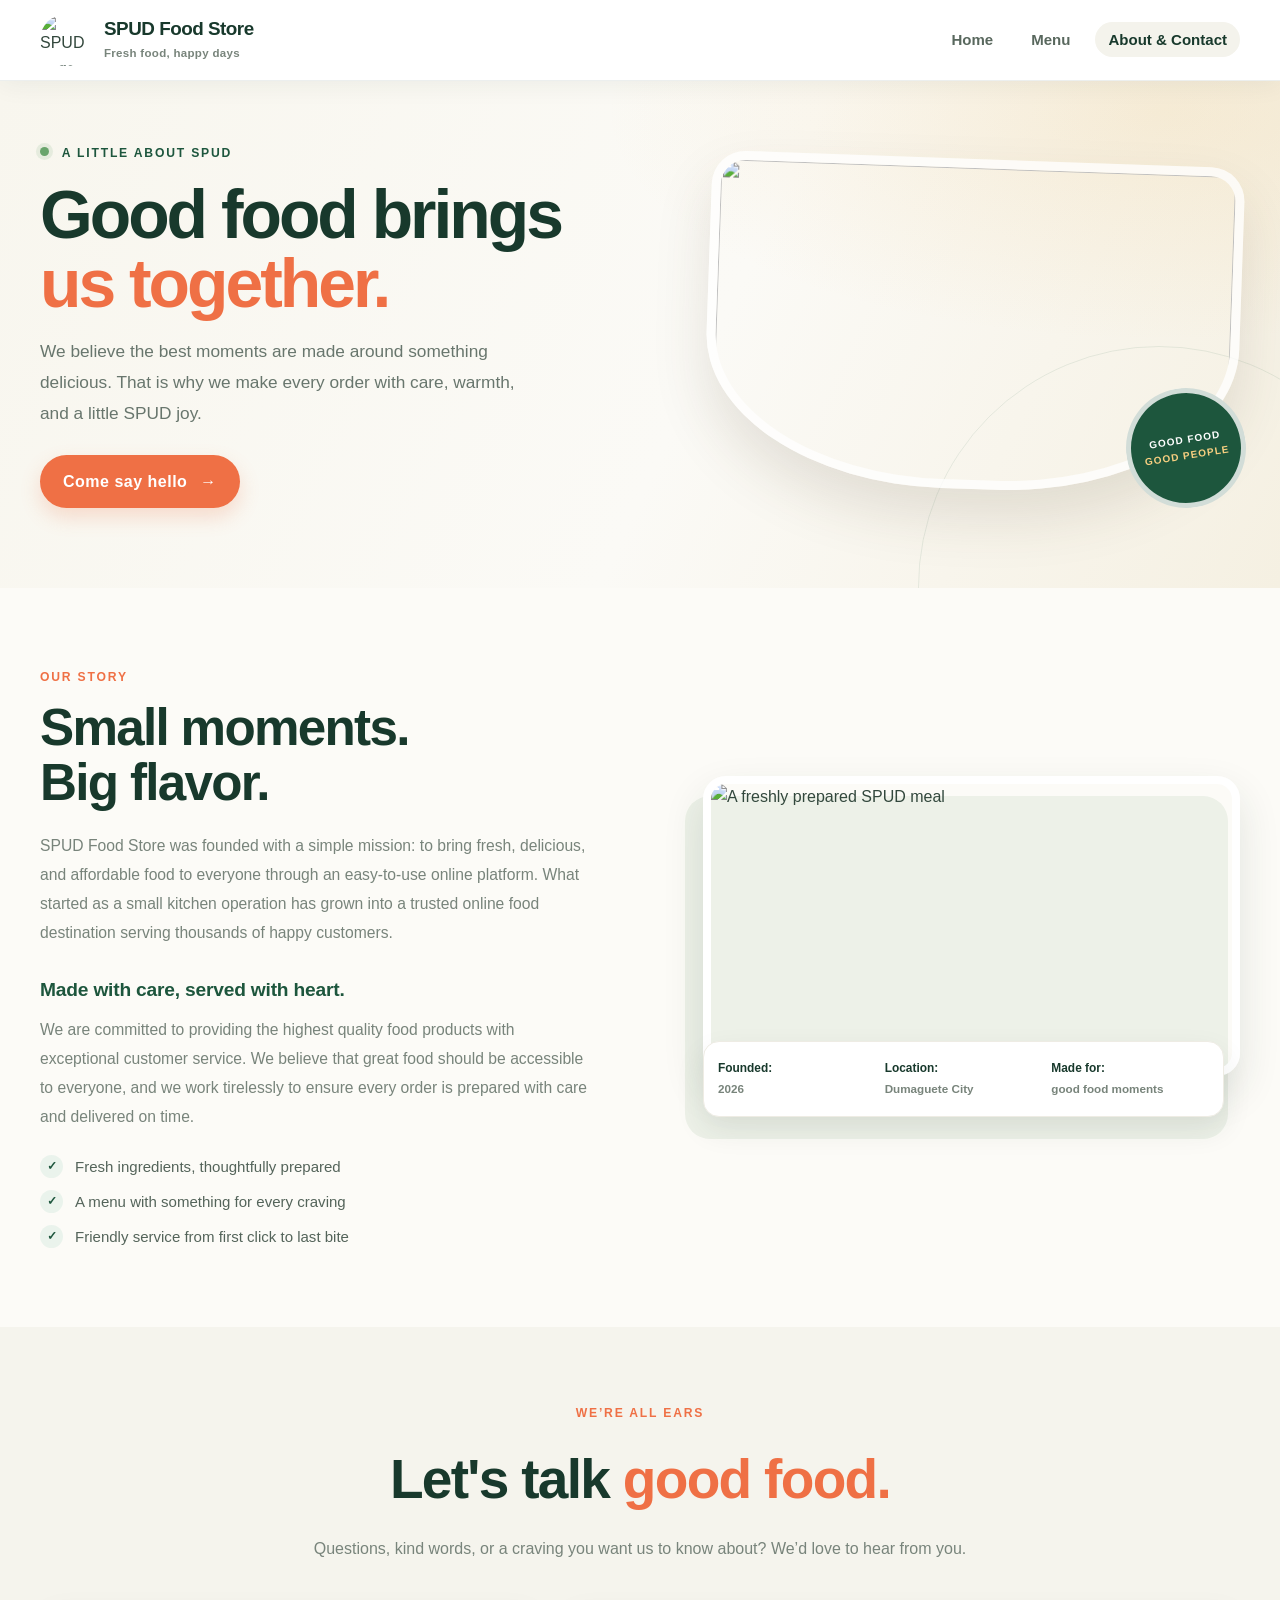
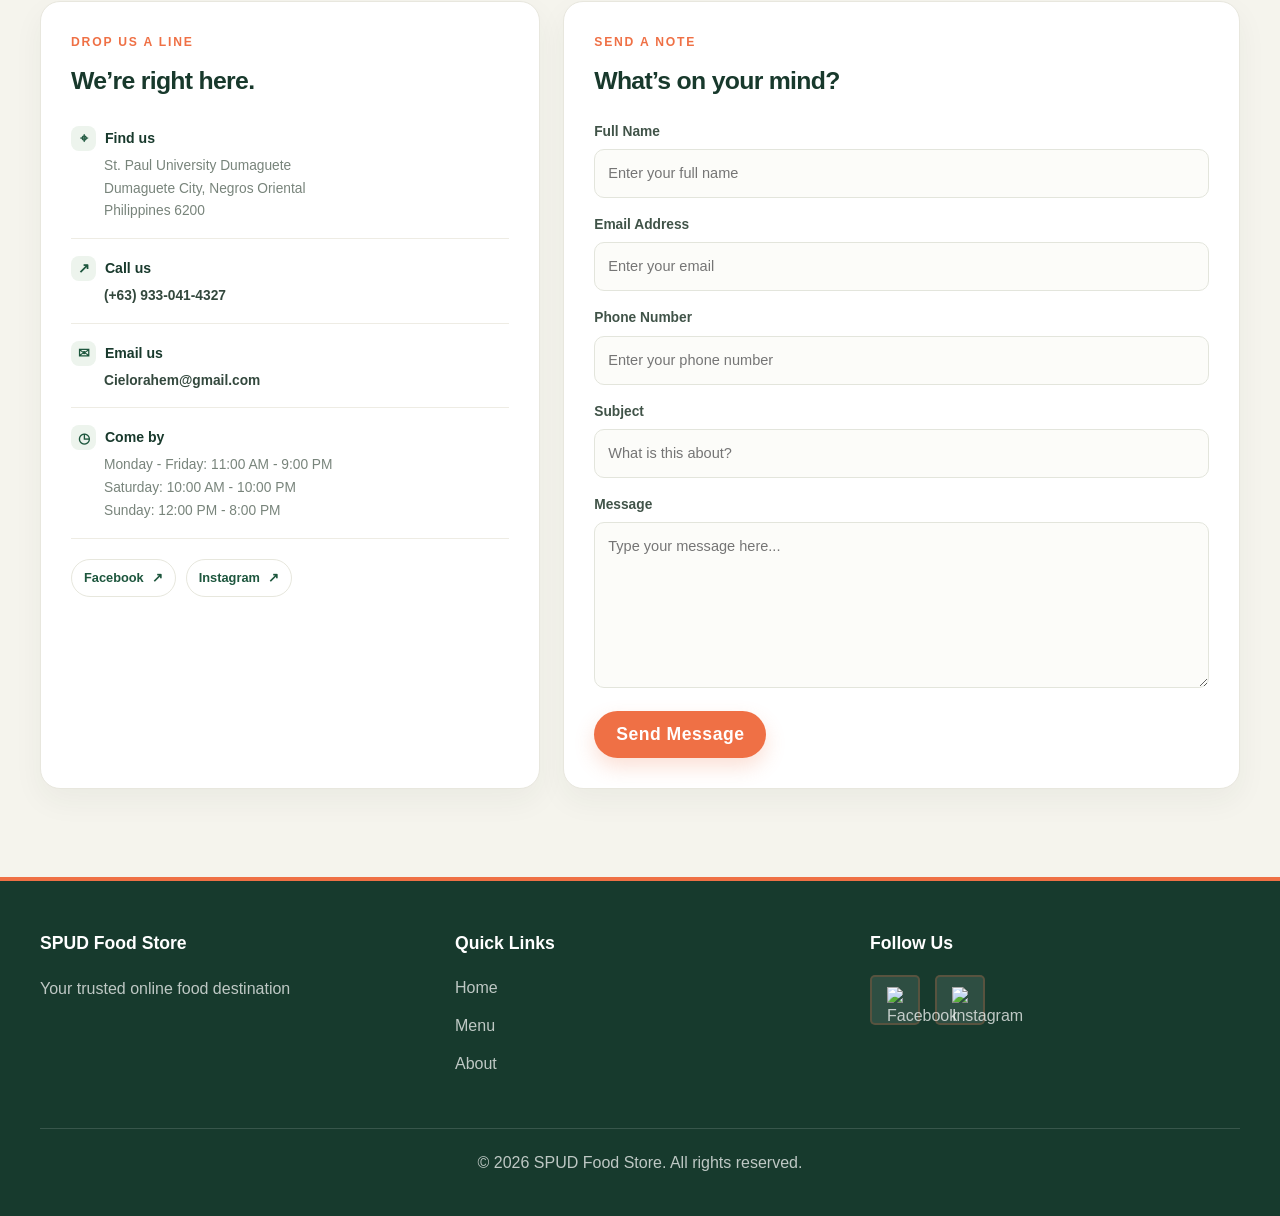
==== commit 5fbde54f: "Rename about.html to index.html" ====
--- a/index.html
+++ b/index.html
@@ -3,10 +3,10 @@
 <head>
     <meta charset="UTF-8">
     <meta name="viewport" content="width=device-width, initial-scale=1.0">
-    <title>SPUD Food Store - Fresh & Delicious Food Online</title>
+    <title>About & Contact - SPUD Food Store</title>
     <link rel="stylesheet" href="style.css">
 </head>
-<body class="store-home">
+<body class="store-about">
     <!-- Navigation Bar -->
     <nav class="navbar">
         <div class="container">
@@ -20,137 +20,138 @@
                 </div>
             </div>
             <ul class="nav-menu">
-                <li><a href="index.html" class="active" aria-current="page">Home</a></li>
-                <li><a href="#menu">Menu</a></li>
-                <li><a href="about.html">About & Contact</a></li>
+                <li><a href="index.html">Home</a></li>
+                <li><a href="index.html#menu">Menu</a></li>
+                <li><a href="about.html#about" class="active" aria-current="page">About & Contact</a></li>
             </ul>
-            <button class="cart-toggle" type="button" aria-controls="cart-panel" aria-expanded="false">
-                🛒 Cart <span class="cart-count" id="cart-count">0</span>
-            </button>
         </div>
     </nav>
 
-    <!-- Hero Banner -->
-    <header class="hero">
-        <div class="container hero-layout">
-            <div class="hero-content">
-                <p class="eyebrow"><span class="live-dot"></span> GOOD FOOD, MADE FRESH</p>
-                <h2>Good food.<br><span>Good mood.</span></h2>
-                <p>Your next favorite meal is just a few clicks away. Find something delicious, add it to your cart, and make today a little tastier.</p>
-                <div class="hero-actions">
-                    <a href="#menu" class="btn btn-primary">Explore the menu <span aria-hidden="true">→</span></a>
-                    <a href="about.html" class="hero-story-link">Our story <span aria-hidden="true">↗</span></a>
-                </div>
-                <div class="hero-rating">
-                    <span class="rating-stars" aria-hidden="true">✦</span>
-                    <span><strong>Made with love</strong> <span class="rating-muted">in every bite</span></span>
-                </div>
-            </div>
-            <div class="hero-visual">
-                <div class="hero-image-frame">
-                    <img src="https://www.cucinabyelena.com/wp-content/uploads/2024/09/Ultimate-Fluffy-Pancakes-Recipe-20-scaled.jpg" alt="Fresh pancakes topped with berries" fetchpriority="high" data-fallback>
-                </div>
-                <div class="hero-sticker"><span aria-hidden="true">✦</span><br>MADE FRESH<br><strong>every day</strong></div>
-                <div class="hero-photo-caption"><span class="caption-icon" aria-hidden="true">♥</span><span><strong>A little joy</strong><br>in every bite</span></div>
-                <span class="hero-sparkle sparkle-one" aria-hidden="true">✳</span>
-                <span class="hero-sparkle sparkle-two" aria-hidden="true">✦</span>
+    <header class="about-hero" id="about">
+        <div class="container about-hero-layout">
+            <div class="about-hero-copy">
+                <p class="eyebrow"><span class="live-dot"></span> A LITTLE ABOUT SPUD</p>
+                <h2>Good food brings<br><span>us together.</span></h2>
+                <p>We believe the best moments are made around something delicious. That is why we make every order with care, warmth, and a little SPUD joy.</p>
+                <a class="btn btn-primary" href="#contact">Come say hello <span aria-hidden="true">→</span></a>
+            </div>
+            <div class="about-hero-art" aria-hidden="true">
+                <img src="assets/food-placeholder.svg" alt="">
+                <span class="about-art-note">GOOD FOOD<br><strong>GOOD PEOPLE</strong></span>
             </div>
         </div>
     </header>
 
-    <section class="store-perks" aria-label="Why order from SPUD">
-        <div class="container perks-grid">
-            <article class="perk">
-                <span class="perk-icon" aria-hidden="true">✦</span>
-                <div><h2>Freshly made</h2><p>Prepared with care, every time.</p></div>
-            </article>
-            <article class="perk">
-                <span class="perk-icon perk-icon-green" aria-hidden="true">↗</span>
-                <div><h2>Easy to order</h2><p>Good food is only a few clicks away.</p></div>
-            </article>
-            <article class="perk">
-                <span class="perk-icon perk-icon-yellow" aria-hidden="true">♥</span>
-                <div><h2>Made with love</h2><p>A little extra joy in every bite.</p></div>
-            </article>
+    <section class="about-section">
+        <div class="container">
+            <div class="about-grid">
+                <div class="about-text">
+                    <p class="eyebrow about-eyebrow">OUR STORY</p>
+                    <h2>Small moments.<br>Big flavor.</h2>
+                    <p>SPUD Food Store was founded with a simple mission: to bring fresh, delicious, and affordable food to everyone through an easy-to-use online platform. What started as a small kitchen operation has grown into a trusted online food destination serving thousands of happy customers.</p>
+                    
+                    <h3>Made with care, served with heart.</h3>
+                    <p>We are committed to providing the highest quality food products with exceptional customer service. We believe that great food should be accessible to everyone, and we work tirelessly to ensure every order is prepared with care and delivered on time.</p>
+
+                    <ul class="features-list">
+                        <li><span aria-hidden="true">✓</span> Fresh ingredients, thoughtfully prepared</li>
+                        <li><span aria-hidden="true">✓</span> A menu with something for every craving</li>
+                        <li><span aria-hidden="true">✓</span> Friendly service from first click to last bite</li>
+                    </ul>
+                </div>
+
+                <div class="about-image">
+                    <img src="assets/food-placeholder.svg" alt="A freshly prepared SPUD meal">
+                    <div class="about-highlight">
+                        <p><strong>Founded:</strong> 2026</p>
+                        <p><strong>Location:</strong> Dumaguete City</p>
+                        <p><strong>Made for:</strong> good food moments</p>
+                    </div>
+                </div>
+            </div>
         </div>
     </section>
 
-    <section class="featured-products menu-section" id="menu">
-        <div class="products-overlay"></div>
-        <div class="container">
-            <div class="menu-heading">
-                <div>
-                    <p class="eyebrow menu-eyebrow">A MENU FOR EVERY MOOD</p>
-                    <h2>Find your next <span>favorite.</span></h2>
-                    <p class="menu-intro">Fresh picks, feel-good classics, and little treats worth sharing.</p>
-                </div>
-                <a class="menu-top-link" href="#products-grid">Browse all <span aria-hidden="true">↓</span></a>
-            </div>
-            <div class="menu-controls">
-                <label class="search-box" for="product-search">
-                    <span class="search-icon" aria-hidden="true">⌕</span>
-                    <input id="product-search" type="search" placeholder="Search dishes, drinks, desserts...">
-                    <span class="search-shortcut" aria-hidden="true">MENU</span>
-                </label>
-                <label class="sort-control" for="product-sort">
-                    <span>Sort by</span>
-                    <select id="product-sort" aria-label="Sort menu items">
-                        <option value="featured">Featured</option>
-                        <option value="price-low">Price: low to high</option>
-                        <option value="price-high">Price: high to low</option>
-                        <option value="name">Name: A to Z</option>
-                    </select>
-                </label>
-                <div class="category-filters" role="group" aria-label="Filter menu by category">
-                    <button class="filter-button is-active" type="button" data-category="All" aria-pressed="true">All</button>
-                    <button class="filter-button" type="button" data-category="Breakfast" aria-pressed="false"><span aria-hidden="true">☀</span> Breakfast</button>
-                    <button class="filter-button" type="button" data-category="Main Course" aria-pressed="false"><span aria-hidden="true">♨</span> Main course</button>
-                    <button class="filter-button" type="button" data-category="Dessert" aria-pressed="false"><span aria-hidden="true">✿</span> Desserts</button>
-                    <button class="filter-button" type="button" data-category="Beverage" aria-pressed="false"><span aria-hidden="true">◉</span> Drinks</button>
-                </div>
-            </div>
-            <p class="menu-result" id="menu-result" aria-live="polite"></p>
-            <div class="products-grid" id="products-grid"></div>
+    <section class="contact-section" id="contact">
+        <div class="container">
+            <div class="contact-heading">
+                <p class="eyebrow">WE’RE ALL EARS</p>
+                <h2>Let's talk <span>good food.</span></h2>
+                <p>Questions, kind words, or a craving you want us to know about? We’d love to hear from you.</p>
+            </div>
+            <div class="contact-grid">
+                <div class="contact-info">
+                    <p class="eyebrow">DROP US A LINE</p>
+                    <h3>We’re right here.</h3>
+                    
+                    <div class="info-item">
+                        <h4><span aria-hidden="true">⌖</span> Find us</h4>
+                        <p>St. Paul University Dumaguete<br>
+                           Dumaguete City, Negros Oriental<br>
+                           Philippines 6200</p>
+                    </div>
+
+                    <div class="info-item">
+                        <h4><span aria-hidden="true">↗</span> Call us</h4>
+                        <p><a href="tel:+639330414327">(+63) 933-041-4327</a></p>
+                    </div>
+
+                    <div class="info-item">
+                        <h4><span aria-hidden="true">✉</span> Email us</h4>
+                        <p><a href="mailto:Cielorahem@gmail.com">Cielorahem@gmail.com</a></p>
+                    </div>
+
+                    <div class="info-item">
+                        <h4><span aria-hidden="true">◷</span> Come by</h4>
+                        <p>Monday - Friday: 11:00 AM - 9:00 PM<br>
+                           Saturday: 10:00 AM - 10:00 PM<br>
+                           Sunday: 12:00 PM - 8:00 PM</p>
+                    </div>
+
+                    <div class="contact-socials">
+                        <a href="https://www.facebook.com/share/18dBPm9RZ5/" target="_blank" rel="noopener noreferrer">Facebook <span aria-hidden="true">↗</span></a>
+                        <a href="https://www.instagram.com/caramelo.celow/" target="_blank" rel="noopener noreferrer">Instagram <span aria-hidden="true">↗</span></a>
+                    </div>
+                </div>
+
+                <div class="contact-form">
+                    <p class="eyebrow">SEND A NOTE</p>
+                    <h3>What’s on your mind?</h3>
+                    <form id="contactForm">
+                        <div class="form-group">
+                            <label for="name">Full Name</label>
+                            <input type="text" id="name" name="name" required placeholder="Enter your full name">
+                        </div>
+
+                        <div class="form-group">
+                            <label for="email">Email Address</label>
+                            <input type="email" id="email" name="email" required placeholder="Enter your email">
+                        </div>
+
+                        <div class="form-group">
+                            <label for="phone">Phone Number</label>
+                            <input type="tel" id="phone" name="phone" placeholder="Enter your phone number">
+                        </div>
+
+                        <div class="form-group">
+                            <label for="subject">Subject</label>
+                            <input type="text" id="subject" name="subject" required placeholder="What is this about?">
+                        </div>
+
+                        <div class="form-group">
+                            <label for="message">Message</label>
+                            <textarea id="message" name="message" rows="6" required placeholder="Type your message here..."></textarea>
+                        </div>
+
+                        <button type="submit" class="btn btn-primary btn-large">Send Message</button>
+                    </form>
+                    <div id="formMessage" class="form-message" role="status" hidden>
+                        ✓ Thanks for reaching out! This demo form is ready, but messages are not sent from this page.
+                    </div>
+                </div>
+            </div>
         </div>
     </section>
-
-    <section class="order-banner">
-        <div class="container">
-            <div class="order-banner-content">
-                <div class="banner-mark" aria-hidden="true">SPUD<br><span>♥</span></div>
-                <div class="banner-copy">
-                    <p class="eyebrow">YOUR TABLE IS WAITING</p>
-                    <h2>Make room for something delicious.</h2>
-                    <p>Build your order from the menu. Your cart keeps track as you go.</p>
-                </div>
-                <a href="#menu" class="btn btn-light">Pick your favorites <span aria-hidden="true">→</span></a>
-            </div>
-        </div>
-    </section>
-
-    <div class="cart-toast" id="cart-toast" aria-live="polite" aria-atomic="true">
-        <span id="cart-toast-message"></span>
-        <button id="cart-toast-view" type="button">View cart</button>
-    </div>
-    <div class="cart-backdrop" id="cart-backdrop" hidden></div>
-    <aside class="cart-panel" id="cart-panel" role="dialog" aria-modal="true" aria-label="Shopping cart" aria-hidden="true" inert>
-        <div class="cart-header">
-            <div>
-                <p class="cart-eyebrow">YOUR ORDER</p>
-                <h2>Shopping Cart</h2>
-            </div>
-            <button class="cart-close" id="cart-close" type="button" aria-label="Close shopping cart">×</button>
-        </div>
-        <div class="cart-items" id="cart-items"></div>
-        <p class="cart-empty" id="cart-empty">Your cart is empty. Add something delicious from the menu!</p>
-        <div class="cart-footer">
-            <div class="cart-subtotal">
-                <span>Subtotal</span>
-                <strong id="cart-subtotal">₱0.00</strong>
-            </div>
-            <button class="clear-cart" id="clear-cart" type="button">Clear cart</button>
-        </div>
-    </aside>
 
     <!-- Footer -->
     <footer class="footer">
@@ -164,8 +165,8 @@
                     <h4>Quick Links</h4>
                     <ul>
                         <li><a href="index.html">Home</a></li>
-                        <li><a href="#menu">Menu</a></li>
-                        <li><a href="about.html">About</a></li>
+                        <li><a href="index.html#menu">Menu</a></li>
+                        <li><a href="#about">About</a></li>
                     </ul>
                 </div>
                 <div class="footer-section">
@@ -185,6 +186,16 @@
             </div>
         </div>
     </footer>
-    <script src="app.js" defer></script>
+
+    <script>
+        const contactForm = document.querySelector("#contactForm");
+        const formMessage = document.querySelector("#formMessage");
+
+        contactForm.addEventListener("submit", (event) => {
+            event.preventDefault();
+            formMessage.hidden = false;
+            contactForm.reset();
+        });
+    </script>
 </body>
 </html>
